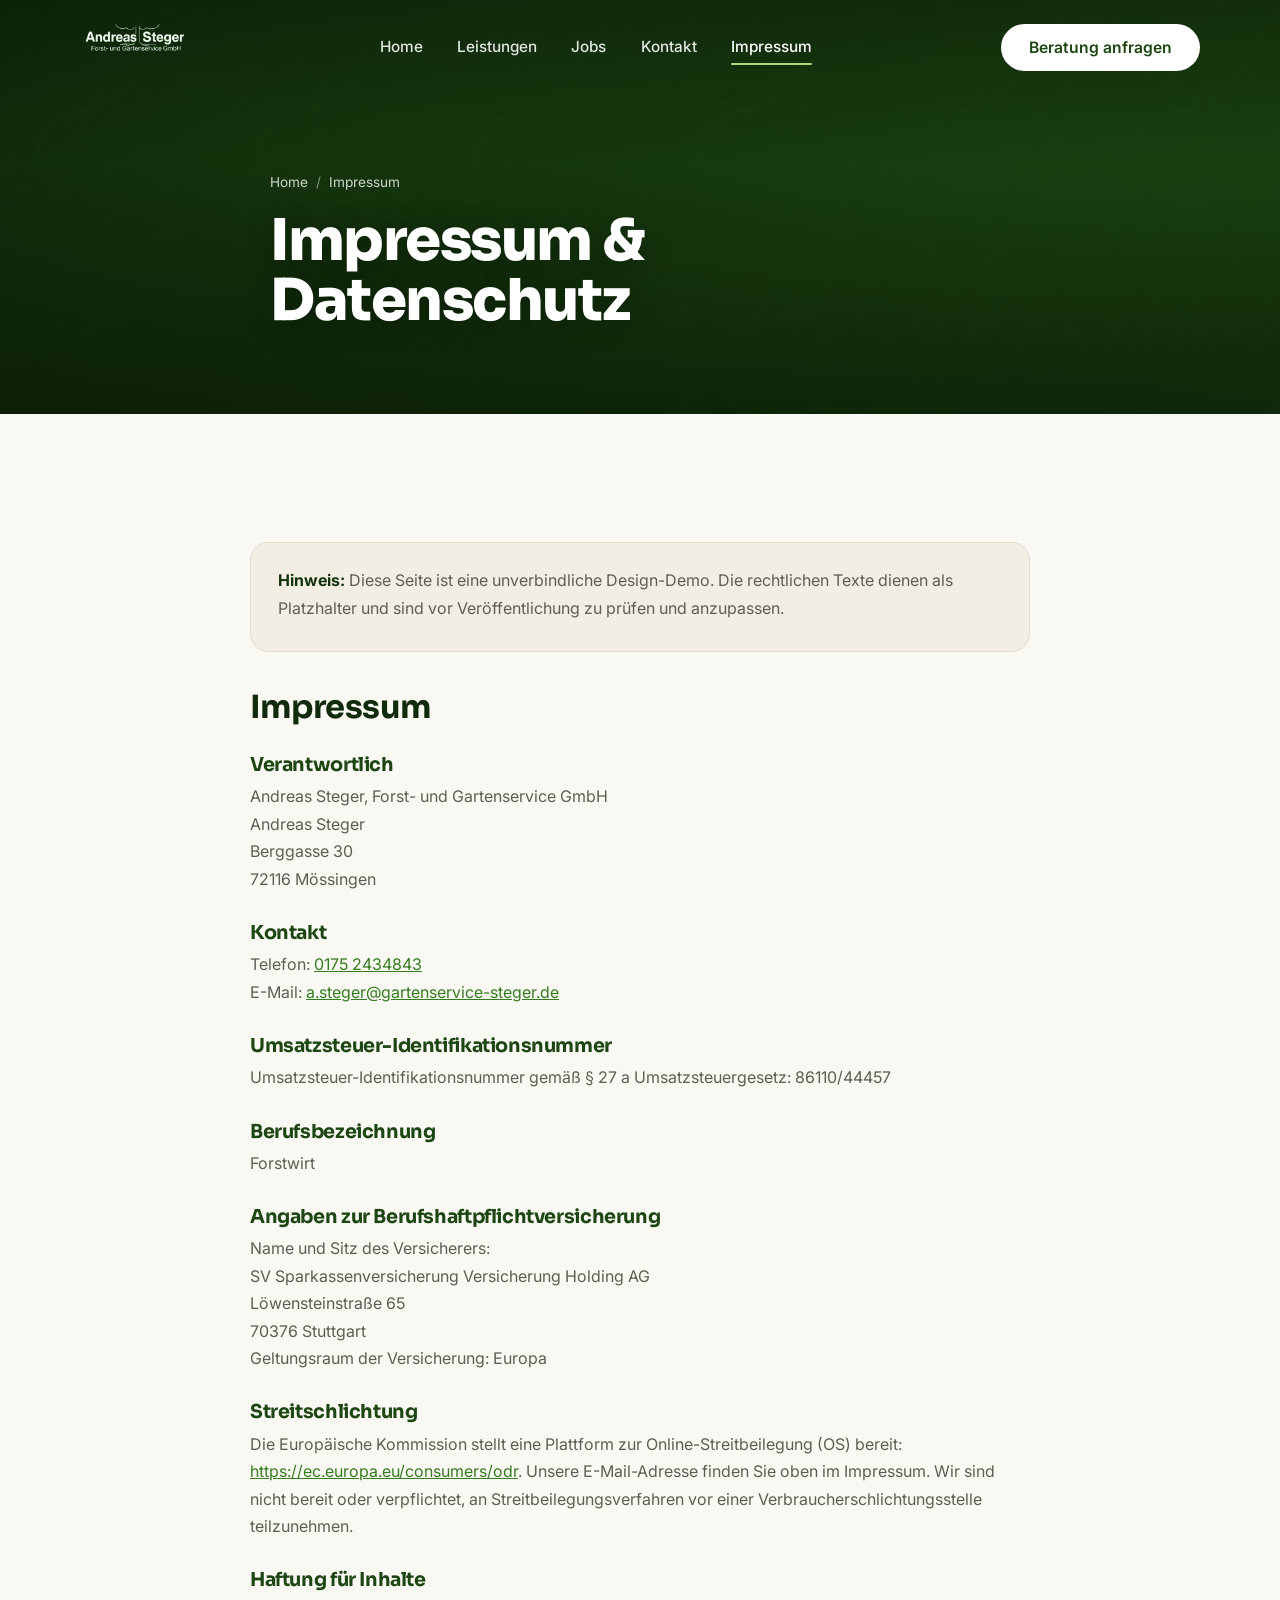
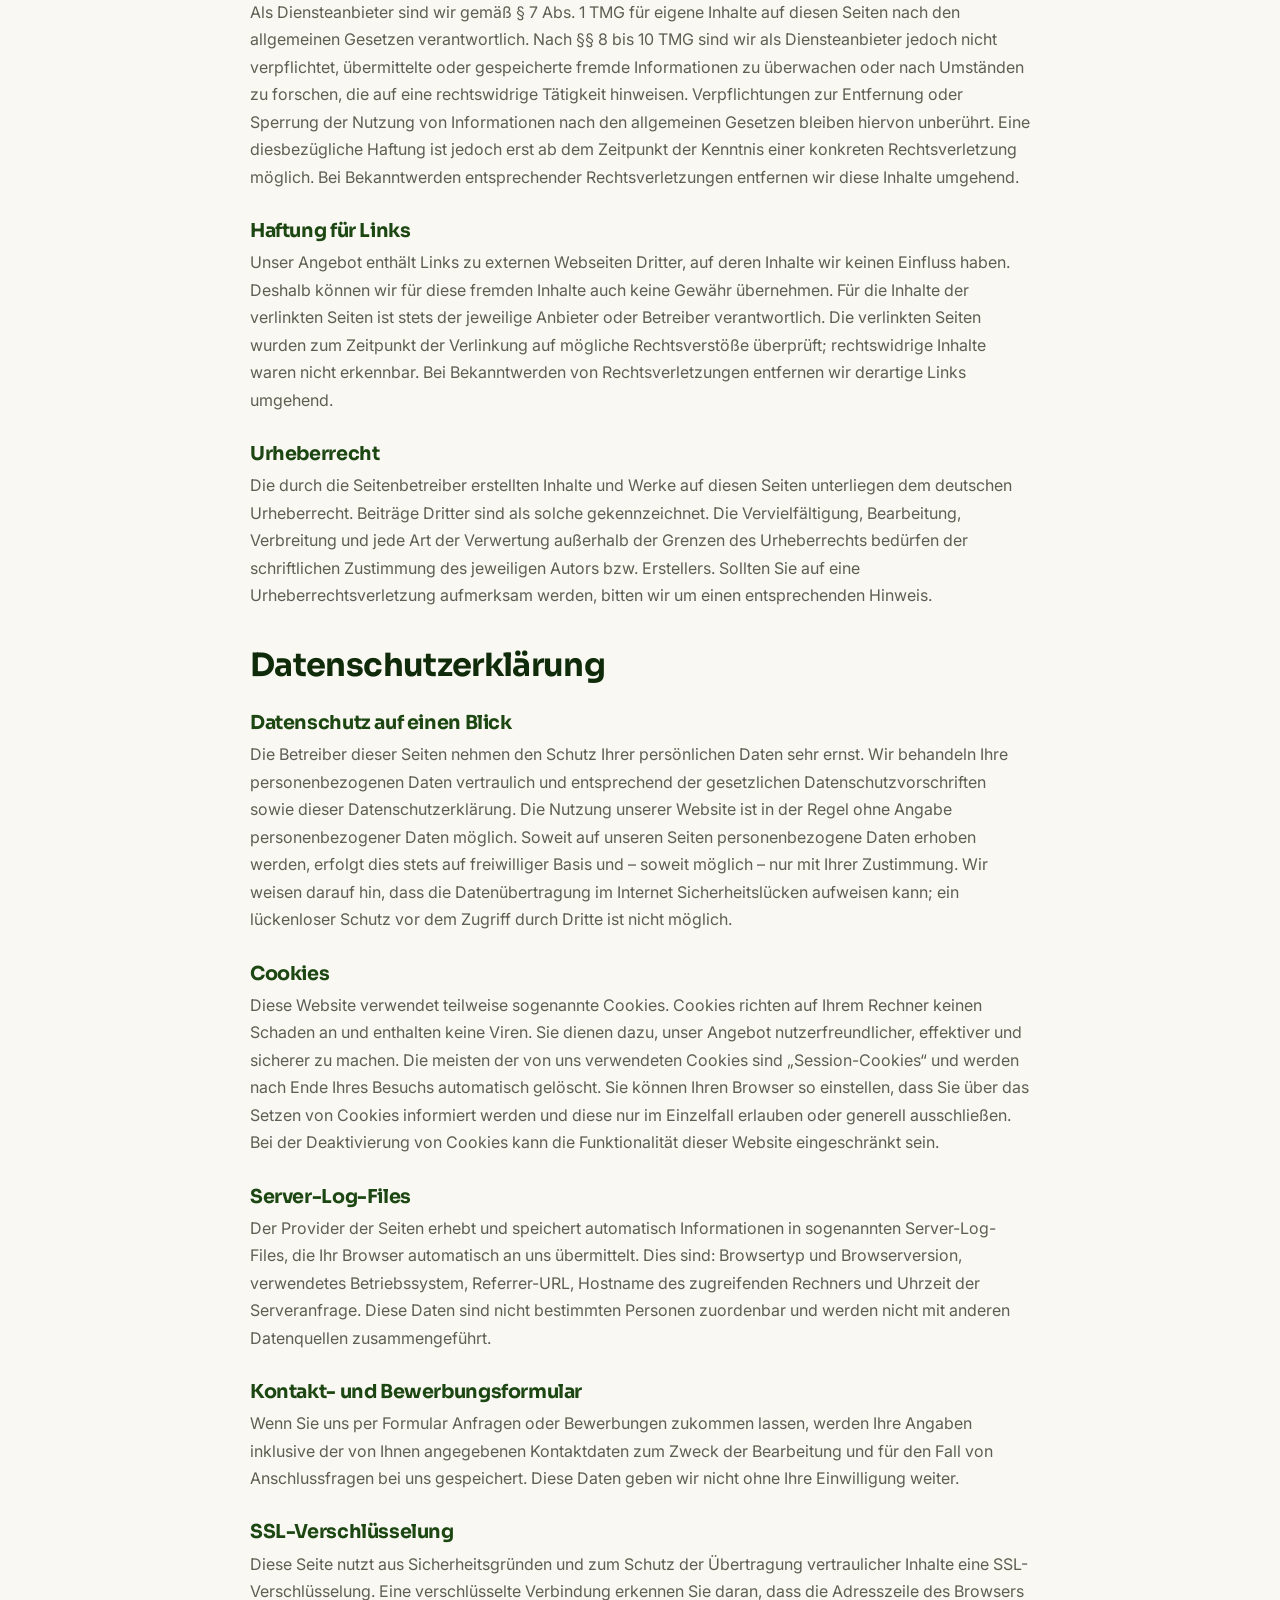
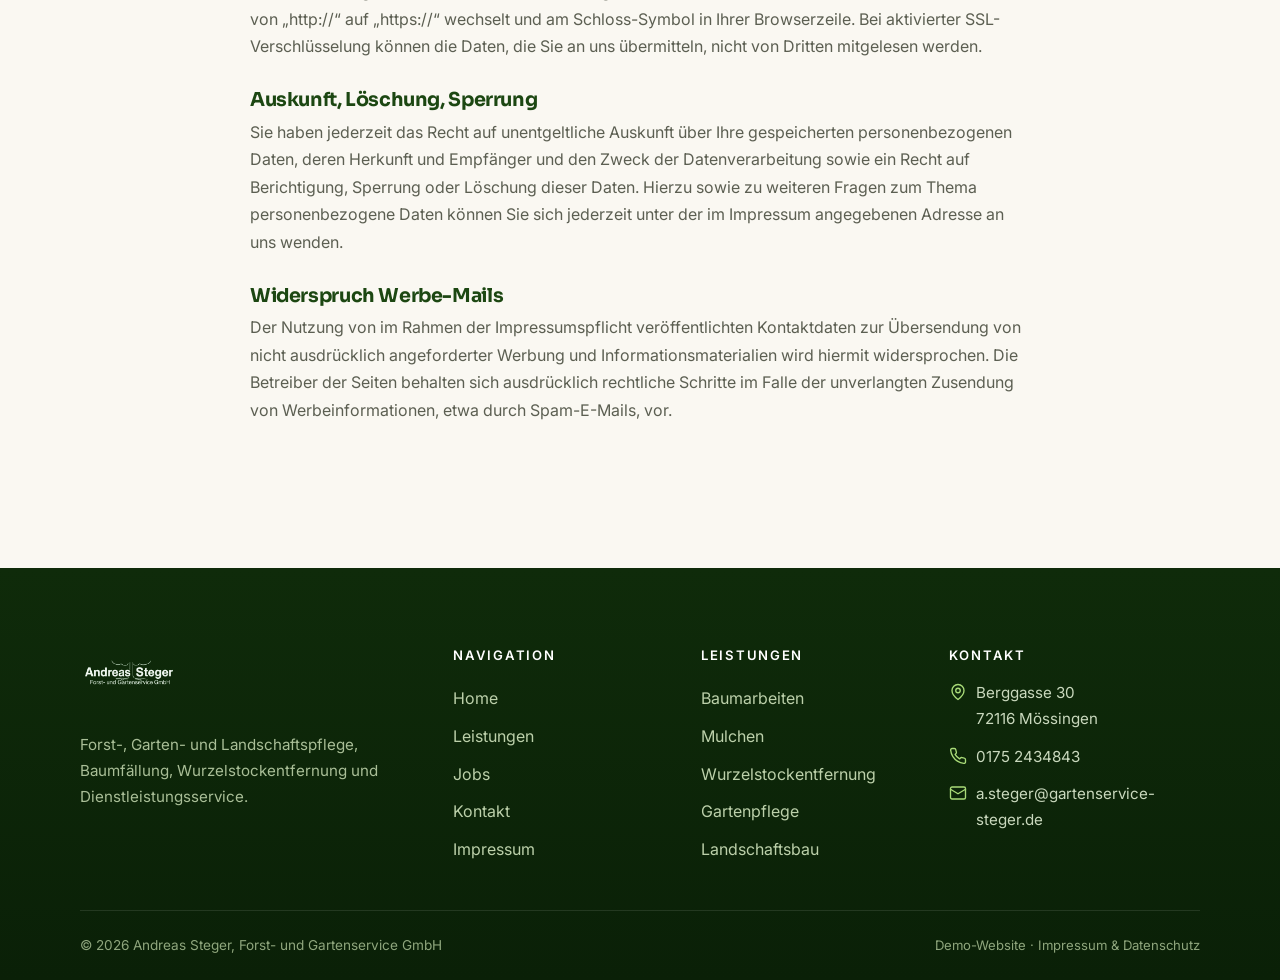
==== impressum.html @ f2fe21a2 "WEBUNDO Analytics Tracker einbinden (data-website-id=steger_gartenservice)" ====
<!DOCTYPE html>
<html lang="de">
<head>
<meta charset="UTF-8">
<meta name="viewport" content="width=device-width, initial-scale=1">
<title>Impressum &amp; Datenschutz – Andreas Steger Forst- und Gartenservice GmbH</title>
<meta name="description" content="Impressum und Datenschutzerklärung der Andreas Steger Forst- und Gartenservice GmbH, Berggasse 30, 72116 Mössingen.">
<meta name="robots" content="noindex">
<link rel="icon" href="assets/img/favicon.svg" type="image/svg+xml">
<link rel="stylesheet" href="assets/css/style.css">
</head>
<body>
<a class="skip" href="#main">Zum Inhalt springen</a>
<div class="nav-backdrop"></div>

<header class="header">
  <div class="container header__inner">
    <a href="index.html" class="brand" aria-label="Andreas Steger Forst- und Gartenservice GmbH – Startseite">
      <img class="brand__logo" src="assets/img/logo.png" alt="Andreas Steger – Forst- und Gartenservice GmbH">
    </a>
    <nav class="nav" aria-label="Hauptnavigation">
      <a href="index.html">Home</a>
      <a href="leistungen.html">Leistungen</a>
      <a href="jobs.html">Jobs</a>
      <a href="kontakt.html">Kontakt</a>
      <a href="impressum.html" class="active">Impressum</a>
      <div class="nav__cta"><a class="btn btn--light" href="kontakt.html">Beratung anfragen</a></div>
    </nav>
    <div class="header__cta">
      <a class="btn btn--light" href="kontakt.html">Beratung anfragen</a>
      <button class="nav-toggle" aria-label="Menü öffnen" aria-expanded="false">
        <svg class="burger" viewBox="0 0 24 24" fill="none" stroke="currentColor" stroke-width="2" stroke-linecap="round"><path d="M4 7h16M4 12h16M4 17h16"/></svg>
        <svg class="x" viewBox="0 0 24 24" fill="none" stroke="currentColor" stroke-width="2" stroke-linecap="round"><path d="M6 6l12 12M18 6L6 18"/></svg>
      </button>
    </div>
  </div>
</header>

<main id="main">

<!-- HERO -->
<section class="hero hero--sub" style="min-height:min(46vh,420px)">
  <div class="hero__bg"></div>
  <div class="hero__scrim"></div>
  <div class="container hero__inner" data-reveal style="padding-block:8rem 2.5rem">
    <nav class="breadcrumb"><a href="index.html">Home</a><span>/</span> Impressum</nav>
    <h1>Impressum &amp; Datenschutz</h1>
  </div>
</section>

<section class="section section--cream">
  <div class="container container--narrow prose" data-reveal>

    <div class="lead-block">
      <p style="margin-bottom:.3rem"><b>Hinweis:</b> Diese Seite ist eine unverbindliche Design-Demo. Die rechtlichen Texte dienen als Platzhalter und sind vor Veröffentlichung zu prüfen und anzupassen.</p>
    </div>

    <h2>Impressum</h2>
    <h3>Verantwortlich</h3>
    <p>
      Andreas Steger, Forst- und Gartenservice GmbH<br>
      Andreas Steger<br>
      Berggasse 30<br>
      72116 Mössingen
    </p>

    <h3>Kontakt</h3>
    <p>
      Telefon: <a href="tel:+491752434843">0175 2434843</a><br>
      E-Mail: <a href="mailto:a.steger@gartenservice-steger.de">a.steger@gartenservice-steger.de</a>
    </p>

    <h3>Umsatzsteuer-Identifikationsnummer</h3>
    <p>Umsatzsteuer-Identifikationsnummer gemäß § 27 a Umsatzsteuergesetz: 86110/44457</p>

    <h3>Berufsbezeichnung</h3>
    <p>Forstwirt</p>

    <h3>Angaben zur Berufshaftpflichtversicherung</h3>
    <p>
      Name und Sitz des Versicherers:<br>
      SV Sparkassenversicherung Versicherung Holding AG<br>
      Löwensteinstraße 65<br>
      70376 Stuttgart<br>
      Geltungsraum der Versicherung: Europa
    </p>

    <h3>Streitschlichtung</h3>
    <p>Die Europäische Kommission stellt eine Plattform zur Online-Streitbeilegung (OS) bereit: <a href="https://ec.europa.eu/consumers/odr" target="_blank" rel="noopener">https://ec.europa.eu/consumers/odr</a>. Unsere E-Mail-Adresse finden Sie oben im Impressum. Wir sind nicht bereit oder verpflichtet, an Streitbeilegungsverfahren vor einer Verbraucherschlichtungsstelle teilzunehmen.</p>

    <h3>Haftung für Inhalte</h3>
    <p>Als Diensteanbieter sind wir gemäß § 7 Abs. 1 TMG für eigene Inhalte auf diesen Seiten nach den allgemeinen Gesetzen verantwortlich. Nach §§ 8 bis 10 TMG sind wir als Diensteanbieter jedoch nicht verpflichtet, übermittelte oder gespeicherte fremde Informationen zu überwachen oder nach Umständen zu forschen, die auf eine rechtswidrige Tätigkeit hinweisen. Verpflichtungen zur Entfernung oder Sperrung der Nutzung von Informationen nach den allgemeinen Gesetzen bleiben hiervon unberührt. Eine diesbezügliche Haftung ist jedoch erst ab dem Zeitpunkt der Kenntnis einer konkreten Rechtsverletzung möglich. Bei Bekanntwerden entsprechender Rechtsverletzungen entfernen wir diese Inhalte umgehend.</p>

    <h3>Haftung für Links</h3>
    <p>Unser Angebot enthält Links zu externen Webseiten Dritter, auf deren Inhalte wir keinen Einfluss haben. Deshalb können wir für diese fremden Inhalte auch keine Gewähr übernehmen. Für die Inhalte der verlinkten Seiten ist stets der jeweilige Anbieter oder Betreiber verantwortlich. Die verlinkten Seiten wurden zum Zeitpunkt der Verlinkung auf mögliche Rechtsverstöße überprüft; rechtswidrige Inhalte waren nicht erkennbar. Bei Bekanntwerden von Rechtsverletzungen entfernen wir derartige Links umgehend.</p>

    <h3>Urheberrecht</h3>
    <p>Die durch die Seitenbetreiber erstellten Inhalte und Werke auf diesen Seiten unterliegen dem deutschen Urheberrecht. Beiträge Dritter sind als solche gekennzeichnet. Die Vervielfältigung, Bearbeitung, Verbreitung und jede Art der Verwertung außerhalb der Grenzen des Urheberrechts bedürfen der schriftlichen Zustimmung des jeweiligen Autors bzw. Erstellers. Sollten Sie auf eine Urheberrechtsverletzung aufmerksam werden, bitten wir um einen entsprechenden Hinweis.</p>

    <h2>Datenschutzerklärung</h2>

    <h3>Datenschutz auf einen Blick</h3>
    <p>Die Betreiber dieser Seiten nehmen den Schutz Ihrer persönlichen Daten sehr ernst. Wir behandeln Ihre personenbezogenen Daten vertraulich und entsprechend der gesetzlichen Datenschutzvorschriften sowie dieser Datenschutzerklärung. Die Nutzung unserer Website ist in der Regel ohne Angabe personenbezogener Daten möglich. Soweit auf unseren Seiten personenbezogene Daten erhoben werden, erfolgt dies stets auf freiwilliger Basis und – soweit möglich – nur mit Ihrer Zustimmung. Wir weisen darauf hin, dass die Datenübertragung im Internet Sicherheitslücken aufweisen kann; ein lückenloser Schutz vor dem Zugriff durch Dritte ist nicht möglich.</p>

    <h3>Cookies</h3>
    <p>Diese Website verwendet teilweise sogenannte Cookies. Cookies richten auf Ihrem Rechner keinen Schaden an und enthalten keine Viren. Sie dienen dazu, unser Angebot nutzerfreundlicher, effektiver und sicherer zu machen. Die meisten der von uns verwendeten Cookies sind „Session-Cookies“ und werden nach Ende Ihres Besuchs automatisch gelöscht. Sie können Ihren Browser so einstellen, dass Sie über das Setzen von Cookies informiert werden und diese nur im Einzelfall erlauben oder generell ausschließen. Bei der Deaktivierung von Cookies kann die Funktionalität dieser Website eingeschränkt sein.</p>

    <h3>Server-Log-Files</h3>
    <p>Der Provider der Seiten erhebt und speichert automatisch Informationen in sogenannten Server-Log-Files, die Ihr Browser automatisch an uns übermittelt. Dies sind: Browsertyp und Browserversion, verwendetes Betriebssystem, Referrer-URL, Hostname des zugreifenden Rechners und Uhrzeit der Serveranfrage. Diese Daten sind nicht bestimmten Personen zuordenbar und werden nicht mit anderen Datenquellen zusammengeführt.</p>

    <h3>Kontakt- und Bewerbungsformular</h3>
    <p>Wenn Sie uns per Formular Anfragen oder Bewerbungen zukommen lassen, werden Ihre Angaben inklusive der von Ihnen angegebenen Kontaktdaten zum Zweck der Bearbeitung und für den Fall von Anschlussfragen bei uns gespeichert. Diese Daten geben wir nicht ohne Ihre Einwilligung weiter.</p>

    <h3>SSL-Verschlüsselung</h3>
    <p>Diese Seite nutzt aus Sicherheitsgründen und zum Schutz der Übertragung vertraulicher Inhalte eine SSL-Verschlüsselung. Eine verschlüsselte Verbindung erkennen Sie daran, dass die Adresszeile des Browsers von „http://“ auf „https://“ wechselt und am Schloss-Symbol in Ihrer Browserzeile. Bei aktivierter SSL-Verschlüsselung können die Daten, die Sie an uns übermitteln, nicht von Dritten mitgelesen werden.</p>

    <h3>Auskunft, Löschung, Sperrung</h3>
    <p>Sie haben jederzeit das Recht auf unentgeltliche Auskunft über Ihre gespeicherten personenbezogenen Daten, deren Herkunft und Empfänger und den Zweck der Datenverarbeitung sowie ein Recht auf Berichtigung, Sperrung oder Löschung dieser Daten. Hierzu sowie zu weiteren Fragen zum Thema personenbezogene Daten können Sie sich jederzeit unter der im Impressum angegebenen Adresse an uns wenden.</p>

    <h3>Widerspruch Werbe-Mails</h3>
    <p>Der Nutzung von im Rahmen der Impressumspflicht veröffentlichten Kontaktdaten zur Übersendung von nicht ausdrücklich angeforderter Werbung und Informationsmaterialien wird hiermit widersprochen. Die Betreiber der Seiten behalten sich ausdrücklich rechtliche Schritte im Falle der unverlangten Zusendung von Werbeinformationen, etwa durch Spam-E-Mails, vor.</p>

  </div>
</section>

</main>

<footer class="footer">
  <div class="container">
    <div class="footer__grid">
      <div>
        <a href="index.html" class="brand" style="margin-bottom:1.1rem">
          <img class="brand__logo" src="assets/img/logo.png" alt="Andreas Steger – Forst- und Gartenservice GmbH">
        </a>
        <p>Forst-, Garten- und Landschaftspflege, Baumfällung, Wurzelstockentfernung und Dienstleistungsservice.</p>
      </div>
      <div>
        <h4>Navigation</h4>
        <nav class="footer__links">
          <a href="index.html">Home</a>
          <a href="leistungen.html">Leistungen</a>
          <a href="jobs.html">Jobs</a>
          <a href="kontakt.html">Kontakt</a>
          <a href="impressum.html">Impressum</a>
        </nav>
      </div>
      <div>
        <h4>Leistungen</h4>
        <nav class="footer__links">
          <a href="leistungen.html#baumarbeiten">Baumarbeiten</a>
          <a href="leistungen.html#mulchen">Mulchen</a>
          <a href="leistungen.html#wurzelstock">Wurzelstockentfernung</a>
          <a href="leistungen.html#gartenpflege">Gartenpflege</a>
          <a href="leistungen.html#landschaftsbau">Landschaftsbau</a>
        </nav>
      </div>
      <div class="footer__contact">
        <h4>Kontakt</h4>
        <div><svg viewBox="0 0 24 24" fill="none" stroke="currentColor" stroke-width="1.8" stroke-linecap="round" stroke-linejoin="round"><path d="M20 10c0 6-8 12-8 12s-8-6-8-12a8 8 0 0 1 16 0Z"/><circle cx="12" cy="10" r="3"/></svg><span>Berggasse 30<br>72116 Mössingen</span></div>
        <div><svg viewBox="0 0 24 24" fill="none" stroke="currentColor" stroke-width="1.8" stroke-linecap="round" stroke-linejoin="round"><path d="M22 16.9v3a2 2 0 0 1-2.2 2 19.8 19.8 0 0 1-8.6-3 19.5 19.5 0 0 1-6-6 19.8 19.8 0 0 1-3-8.7A2 2 0 0 1 4.1 2h3a2 2 0 0 1 2 1.7c.1 1 .4 2 .7 2.9a2 2 0 0 1-.5 2.1L8.1 9.9a16 16 0 0 0 6 6l1.2-1.2a2 2 0 0 1 2.1-.5c.9.3 1.9.6 2.9.7a2 2 0 0 1 1.7 2Z"/></svg><a href="tel:+491752434843">0175 2434843</a></div>
        <div><svg viewBox="0 0 24 24" fill="none" stroke="currentColor" stroke-width="1.8" stroke-linecap="round" stroke-linejoin="round"><rect x="2" y="4" width="20" height="16" rx="2"/><path d="m22 7-10 6L2 7"/></svg><a href="mailto:a.steger@gartenservice-steger.de">a.steger@gartenservice-steger.de</a></div>
      </div>
    </div>
    <div class="footer__bar">
      <span>© <span data-year>2026</span> Andreas Steger, Forst- und Gartenservice GmbH</span>
      <span class="footer__made">Demo-Website · <a href="impressum.html">Impressum &amp; Datenschutz</a></span>
    </div>
  </div>
</footer>

<script src="assets/js/main.js"></script>
<!-- WEBUNDO Analytics -->
<script src="https://analytics.laendle-digital.com/tracker.js" data-website-id="steger_gartenservice" defer></script>
</body>
</html>
---- assets/css/style.css ----
/* =========================================================
   Andreas Steger – Forst- und Gartenservice GmbH
   Design system / stylesheet
   ========================================================= */

/* ---------- Fonts ---------- */
@import url('https://fonts.googleapis.com/css2?family=Sora:wght@400;500;600;700;800&family=Inter:wght@400;500;600;700&display=swap');

/* ---------- Design tokens ---------- */
:root {
  --forest-950:#0f2b0a;
  --forest-900:#14330d;
  --forest-800:#1c4712;
  --forest-700:#276218;
  --forest-600:#347d1f;
  --forest-500:#469c2b;
  --leaf:#7cb342;
  --lime:#a9db78;
  --bark:#5b4228;
  --bark-2:#7a5a34;
  --sand:#e9e3d5;
  --sand-2:#f2eee4;
  --cream:#faf8f2;
  --ink:#191a15;
  --muted:#5c5f52;
  --line:#e2ddce;
  --white:#ffffff;

  --font-display:'Sora', 'Inter', system-ui, -apple-system, 'Segoe UI', Roboto, sans-serif;
  --font-sans:'Inter', system-ui, -apple-system, 'Segoe UI', Roboto, sans-serif;

  --radius:18px;
  --radius-sm:12px;
  --radius-lg:28px;
  --shadow-sm:0 2px 10px rgba(20,40,12,.06);
  --shadow:0 18px 45px -20px rgba(20,45,10,.35);
  --shadow-lg:0 40px 80px -30px rgba(15,40,8,.45);
  --container:1200px;
  --ease:cubic-bezier(.22,.61,.36,1);

  --leaf-pattern:url("data:image/svg+xml,%3Csvg width='120' height='120' viewBox='0 0 120 120' xmlns='http://www.w3.org/2000/svg'%3E%3Cg fill='none' stroke='%23ffffff' stroke-opacity='0.09' stroke-width='1.5'%3E%3Cpath d='M20 90c0-18 12-30 30-30M50 60c-10 0-18-6-18-6M50 60c2-10 10-16 10-16'/%3E%3Cpath d='M78 30c0 14-10 24-24 24M54 54c8 0 14 5 14 5M54 54c-2 8-8 12-8 12'/%3E%3C/g%3E%3C/svg%3E");
}

/* ---------- Reset ---------- */
*,*::before,*::after{box-sizing:border-box}
html{-webkit-text-size-adjust:100%;scroll-behavior:smooth}
body{margin:0;font-family:var(--font-sans);color:var(--ink);background:var(--cream);
  line-height:1.72;font-size:clamp(16px,1.05vw,17px);-webkit-font-smoothing:antialiased;overflow-x:hidden}
img,svg,picture{max-width:100%;display:block}
a{color:inherit;text-decoration:none}
button{font-family:inherit;cursor:pointer}
h1,h2,h3,h4{margin:0;font-family:var(--font-display);font-weight:700;line-height:1.1;letter-spacing:-.02em;color:var(--forest-950)}
p{margin:0 0 1.15rem}
ul{margin:0;padding:0;list-style:none}
:focus-visible{outline:3px solid var(--leaf);outline-offset:3px;border-radius:6px}

.skip{position:absolute;left:-999px;top:0;z-index:200;background:#fff;color:var(--forest-800);
  padding:.7rem 1.1rem;border-radius:0 0 10px 0;font-weight:600}
.skip:focus{left:0}

/* ---------- Layout helpers ---------- */
.container{width:100%;max-width:var(--container);margin-inline:auto;padding-inline:clamp(20px,5vw,40px)}
.container--narrow{max-width:860px}
.section{padding-block:clamp(78px,10vw,142px);position:relative}
.section--sand{background:var(--sand-2)}
.section--cream{background:var(--cream)}
.section--forest{background:linear-gradient(160deg,var(--forest-900),var(--forest-800));color:#eaf3e2}
.section--forest h2,.section--forest h3{color:#fff}

.eyebrow{display:inline-flex;align-items:center;gap:.55rem;font-family:var(--font-sans);
  font-weight:600;font-size:.78rem;letter-spacing:.16em;text-transform:uppercase;
  color:var(--forest-600);margin:0 0 1.2rem}
.eyebrow::before{content:"";width:26px;height:2px;background:var(--leaf);border-radius:2px}
.section--forest .eyebrow{color:var(--lime)}
.section--forest .eyebrow::before{background:var(--lime)}

.section-head{max-width:720px;margin-bottom:clamp(46px,6vw,74px)}
.section-head.center{margin-inline:auto;text-align:center}
.section-head.center .eyebrow::before{display:none}
h2.h2{font-size:clamp(2rem,4.2vw,3.2rem);font-weight:800}
h3.h3{font-size:clamp(1.4rem,2.4vw,1.9rem)}
.lead{font-size:clamp(1.05rem,1.5vw,1.22rem);color:var(--muted);line-height:1.68;margin-top:1.15rem}

/* ---------- Buttons ---------- */
.btn{display:inline-flex;align-items:center;gap:.6rem;font-weight:600;font-size:.98rem;
  padding:.92rem 1.7rem;border-radius:100px;border:1.5px solid transparent;transition:.3s var(--ease);
  line-height:1;white-space:nowrap}
.btn svg{width:1.05em;height:1.05em;transition:transform .3s var(--ease)}
.btn:hover svg{transform:translateX(3px)}
.btn--primary{background:var(--forest-600);color:#fff;box-shadow:0 12px 26px -12px rgba(40,98,24,.8)}
.btn--primary:hover{background:var(--forest-700);transform:translateY(-2px);box-shadow:0 18px 34px -14px rgba(40,98,24,.9)}
.btn--light{background:#fff;color:var(--forest-800)}
.btn--light:hover{transform:translateY(-2px);box-shadow:var(--shadow)}
.btn--ghost{background:transparent;color:#fff;border-color:rgba(255,255,255,.5)}
.btn--ghost:hover{background:rgba(255,255,255,.14);border-color:#fff}
.btn--outline{background:transparent;color:var(--forest-700);border-color:var(--forest-600)}
.btn--outline:hover{background:var(--forest-600);color:#fff}
.btn--lg{padding:1.05rem 2rem;font-size:1.02rem}

/* ---------- Header / Nav ---------- */
.header{position:fixed;inset:0 0 auto;z-index:100;transition:.35s var(--ease);
  padding-block:.65rem;border-bottom:1px solid transparent}
.header__inner{display:flex;align-items:center;justify-content:space-between;gap:1.5rem}
.header.scrolled{background:rgba(20,51,13,.92);backdrop-filter:blur(12px);
  border-bottom-color:rgba(255,255,255,.08);box-shadow:0 10px 30px -18px rgba(0,0,0,.6)}

.brand{display:flex;align-items:center;gap:.7rem;color:#fff;flex-shrink:0}
.brand__logo{height:74px;width:auto;display:block}
.footer .brand__logo{height:66px;margin-bottom:0}
@media(max-width:520px){.brand__logo{height:56px}}
.brand__mark{width:42px;height:42px;color:var(--lime);flex-shrink:0;transition:.3s var(--ease)}
.brand:hover .brand__mark{transform:rotate(-6deg) scale(1.05)}
.brand__name{display:flex;flex-direction:column;line-height:1}
.brand__name b{font-family:var(--font-display);font-weight:600;font-size:1.18rem;letter-spacing:.01em}
.brand__name small{font-size:.62rem;letter-spacing:.13em;text-transform:uppercase;opacity:.8;margin-top:.22rem;font-weight:500}

.nav{display:flex;align-items:center;gap:.35rem}
.nav a{color:rgba(255,255,255,.88);font-weight:500;font-size:.96rem;padding:.55rem .9rem;border-radius:100px;
  transition:.25s var(--ease);position:relative}
.nav a:hover{color:#fff;background:rgba(255,255,255,.1)}
.nav a.active{color:#fff}
.nav a.active::after{content:"";position:absolute;left:.9rem;right:.9rem;bottom:.28rem;height:2px;background:var(--lime);border-radius:2px}
.header__cta{display:flex;align-items:center;gap:.8rem}
.nav-toggle{display:none;width:46px;height:46px;border:none;background:rgba(255,255,255,.12);border-radius:12px;
  color:#fff;align-items:center;justify-content:center}
.nav-toggle svg{width:24px;height:24px}
.nav-toggle .x{display:none}
body.nav-open .nav-toggle .burger{display:none}
body.nav-open .nav-toggle .x{display:block}

@media(max-width:960px){
  .nav{position:fixed;inset:0 0 0 auto;width:min(88vw,360px);flex-direction:column;align-items:stretch;
    justify-content:flex-start;gap:.2rem;padding:6rem 1.4rem 2rem;background:linear-gradient(180deg,var(--forest-900),var(--forest-950));
    transform:translateX(100%);transition:.4s var(--ease);box-shadow:var(--shadow-lg);z-index:99}
  body.nav-open .nav{transform:translateX(0)}
  .nav a{font-size:1.1rem;padding:.9rem 1rem}
  .nav a.active::after{display:none}
  .nav a.active{background:rgba(255,255,255,.12)}
  .nav-toggle{display:inline-flex;position:relative;z-index:100}
  .header__cta .btn:not(.nav-toggle){display:none}
  .nav__cta{margin-top:1rem}
  .nav__cta .btn{width:100%;justify-content:center}
}
@media(min-width:961px){.nav__cta{display:none}}
.nav-backdrop{position:fixed;inset:0;background:rgba(10,20,6,.5);backdrop-filter:blur(2px);opacity:0;visibility:hidden;transition:.3s;z-index:98}
body.nav-open .nav-backdrop{opacity:1;visibility:visible}

/* ---------- Media / photo placeholders (self-contained) ---------- */
.media{position:relative;overflow:hidden;border-radius:var(--radius);background:linear-gradient(150deg,var(--forest-700),var(--forest-900));
  isolation:isolate;box-shadow:var(--shadow)}
.media::before{content:"";position:absolute;inset:0;background-image:var(--leaf-pattern);background-size:150px;opacity:.7;z-index:1;mix-blend-mode:overlay}
.media__icon{position:absolute;inset:0;display:flex;align-items:center;justify-content:center;z-index:2}
.media__icon svg{width:clamp(46px,7vw,74px);height:auto;color:rgba(255,255,255,.9);
  filter:drop-shadow(0 6px 14px rgba(0,0,0,.3))}
.media__label{position:absolute;left:0;right:0;bottom:0;z-index:3;padding:1.4rem 1.3rem .95rem;
  font-weight:600;color:#fff;font-size:1.02rem;letter-spacing:.01em;
  background:linear-gradient(to top,rgba(6,20,4,.72),transparent)}
.media__tag{position:absolute;top:.9rem;left:.9rem;z-index:3;font-size:.68rem;font-weight:600;letter-spacing:.1em;
  text-transform:uppercase;color:rgba(255,255,255,.82);background:rgba(255,255,255,.16);
  backdrop-filter:blur(4px);padding:.32rem .6rem;border-radius:100px}
.media--leaf{background:linear-gradient(150deg,var(--forest-500),var(--forest-800))}
.media--bark{background:linear-gradient(150deg,var(--bark-2),var(--bark))}
.media--sky{background:linear-gradient(150deg,#5c9dc4,#2f6a94 55%,var(--forest-800))}
.media--sand{background:linear-gradient(150deg,#b9ad8f,#8f8262)}
.media--night{background:linear-gradient(150deg,var(--forest-800),var(--forest-950))}
.media--dawn{background:linear-gradient(150deg,#caa46a,var(--bark) 60%,var(--forest-900))}
.ratio-4x3{aspect-ratio:4/3}
.ratio-1x1{aspect-ratio:1/1}
.ratio-3x4{aspect-ratio:3/4}
.ratio-16x9{aspect-ratio:16/9}
.ratio-3x2{aspect-ratio:3/2}

/* ---------- Hero ---------- */
.hero{position:relative;min-height:min(100vh,860px);display:flex;align-items:center;
  color:#fff;overflow:hidden;isolation:isolate}
.hero--sub{min-height:min(64vh,560px)}
.hero__bg{position:absolute;inset:0;z-index:-2;
  background:linear-gradient(155deg,var(--forest-950) 0%,var(--forest-800) 45%,var(--forest-600) 100%)}
.hero__bg::after{content:"";position:absolute;inset:0;background-image:var(--leaf-pattern);background-size:220px;opacity:.5;mix-blend-mode:soft-light}
.hero__scrim{position:absolute;inset:0;z-index:-1;
  background:radial-gradient(120% 90% at 15% 20%,transparent,rgba(8,22,5,.55)),
             linear-gradient(180deg,rgba(8,20,4,.35),rgba(8,20,4,.15) 40%,rgba(8,20,4,.6))}
.hero__inner{padding-block:9rem 4rem;max-width:820px}
.hero__eyebrow{display:inline-flex;align-items:center;gap:.6rem;font-weight:600;font-size:.8rem;
  letter-spacing:.16em;text-transform:uppercase;color:var(--lime);
  background:rgba(255,255,255,.1);border:1px solid rgba(255,255,255,.18);
  padding:.5rem 1rem;border-radius:100px;margin-bottom:1.6rem;backdrop-filter:blur(4px)}
.hero h1{color:#fff;font-size:clamp(2.4rem,5.6vw,4.3rem);font-weight:800;line-height:1.04;letter-spacing:-.025em;
  text-shadow:0 4px 30px rgba(0,0,0,.3)}
.hero__sub{font-size:clamp(1.12rem,2vw,1.4rem);color:rgba(255,255,255,.92);max-width:600px;margin:1.7rem 0 2.5rem;line-height:1.55}
.hero__actions{display:flex;flex-wrap:wrap;gap:.9rem}
.hero__scroll{position:absolute;bottom:1.6rem;left:50%;transform:translateX(-50%);z-index:1;
  color:rgba(255,255,255,.7);font-size:.72rem;letter-spacing:.15em;text-transform:uppercase;
  display:flex;flex-direction:column;align-items:center;gap:.5rem}
.hero__scroll .dot{width:26px;height:42px;border:2px solid rgba(255,255,255,.4);border-radius:100px;position:relative}
.hero__scroll .dot::after{content:"";position:absolute;top:7px;left:50%;transform:translateX(-50%);
  width:4px;height:8px;background:#fff;border-radius:100px;animation:scrolldot 1.8s infinite}
@keyframes scrolldot{0%{opacity:0;transform:translate(-50%,0)}40%{opacity:1}80%,100%{opacity:0;transform:translate(-50%,14px)}}

.hero__stats{position:relative;z-index:1;display:flex;flex-wrap:wrap;gap:2.4rem;margin-top:3rem;padding-top:2rem;
  border-top:1px solid rgba(255,255,255,.16)}
.hero__stats .stat b{font-family:var(--font-display);font-size:2rem;color:#fff;display:block;line-height:1}
.hero__stats .stat span{font-size:.85rem;color:rgba(255,255,255,.8)}

/* sub page hero */
.hero--sub .hero__inner{padding-block:8rem 3rem}
.hero--sub h1{font-size:clamp(2.2rem,5vw,3.6rem)}
.breadcrumb{display:flex;gap:.5rem;align-items:center;font-size:.85rem;color:rgba(255,255,255,.8);margin-bottom:1rem}
.breadcrumb a:hover{color:#fff;text-decoration:underline}
.breadcrumb span{opacity:.6}

/* ---------- Feature / value grid ---------- */
.grid{display:grid;gap:clamp(24px,2.8vw,36px)}
.grid-2{grid-template-columns:repeat(2,1fr)}
.grid-3{grid-template-columns:repeat(3,1fr)}
.grid-4{grid-template-columns:repeat(4,1fr)}
@media(max-width:900px){.grid-3,.grid-4{grid-template-columns:repeat(2,1fr)}}
@media(max-width:600px){.grid-2,.grid-3,.grid-4{grid-template-columns:1fr}}

.value{background:#fff;border:1px solid var(--line);border-radius:var(--radius);padding:2.1rem 1.9rem;transition:.35s var(--ease)}
.value:hover{transform:translateY(-6px);box-shadow:var(--shadow);border-color:transparent}
.value__ic{width:54px;height:54px;border-radius:14px;display:flex;align-items:center;justify-content:center;
  background:linear-gradient(150deg,var(--forest-500),var(--forest-700));color:#fff;margin-bottom:1.1rem}
.value__ic svg{width:28px;height:28px}
.value__ic{margin-bottom:1.35rem}
.value h3{font-size:1.2rem;margin-bottom:.65rem}
.value p{color:var(--muted);margin:0;font-size:.97rem}

/* ---------- Split (image + text) ---------- */
.split{display:grid;grid-template-columns:1fr 1fr;gap:clamp(40px,5.5vw,82px);align-items:center}
.split--reverse .split__media{order:2}
@media(max-width:860px){.split{grid-template-columns:1fr;gap:34px}.split--reverse .split__media{order:0}}
.split__media .media{height:100%;min-height:340px}
.chips{display:flex;flex-wrap:wrap;gap:.5rem;margin:.4rem 0 1.4rem}
.chip{font-size:.85rem;font-weight:500;color:var(--forest-800);background:var(--sand);
  padding:.4rem .85rem;border-radius:100px;border:1px solid var(--line)}
.section--forest .chip{background:rgba(255,255,255,.1);color:#eaf3e2;border-color:rgba(255,255,255,.15)}

/* checklist */
.check{display:grid;gap:.95rem;margin:1.8rem 0 2.2rem}
.check li{display:flex;gap:.7rem;align-items:flex-start;font-weight:500}
.check li svg{width:22px;height:22px;color:var(--forest-500);flex-shrink:0;margin-top:2px}
.section--forest .check li svg{color:var(--lime)}

/* ---------- Service cards ---------- */
.scard{position:relative;background:#fff;border:1px solid var(--line);border-radius:var(--radius);overflow:hidden;
  transition:.4s var(--ease);display:flex;flex-direction:column}
.scard:hover{transform:translateY(-8px);box-shadow:var(--shadow-lg);border-color:transparent}
.scard .media{border-radius:0;box-shadow:none}
.scard__body{padding:1.75rem 1.7rem 2rem}
.scard__body h3{font-size:1.25rem;margin-bottom:.5rem}
.scard__body p{color:var(--muted);margin:0;font-size:.96rem}
.scard__more{margin-top:1rem;font-weight:600;color:var(--forest-600);font-size:.9rem;display:inline-flex;align-items:center;gap:.4rem}

/* compact tile card (no text) */
.tile{position:relative;border-radius:var(--radius);overflow:hidden;transition:.4s var(--ease);display:block}
.tile:hover{transform:translateY(-6px);box-shadow:var(--shadow-lg)}
.tile .media{border-radius:0}
.tile__cap{padding:1.05rem 1.2rem;background:#fff;border:1px solid var(--line);border-top:none;
  font-weight:600;color:var(--forest-900);text-align:center;font-size:1.02rem}

/* ---------- Sub-nav (Leistungen) ---------- */
.subnav{position:sticky;top:66px;z-index:40;background:rgba(250,248,242,.9);backdrop-filter:blur(10px);
  border-block:1px solid var(--line)}
.subnav__inner{display:flex;gap:.4rem;overflow-x:auto;padding-block:.7rem;scrollbar-width:none}
.subnav__inner::-webkit-scrollbar{display:none}
.subnav a{white-space:nowrap;font-weight:500;font-size:.92rem;color:var(--muted);padding:.5rem .95rem;border-radius:100px;transition:.25s}
.subnav a:hover{color:var(--forest-800);background:var(--sand)}

/* anchor offset */
.anchor{scroll-margin-top:130px}

/* ---------- Fuhrpark list ---------- */
.parklist{display:grid;grid-template-columns:repeat(2,1fr);gap:.75rem;margin-top:.5rem}
@media(max-width:520px){.parklist{grid-template-columns:1fr}}
.parklist li{display:flex;align-items:center;gap:.8rem;background:rgba(255,255,255,.06);
  border:1px solid rgba(255,255,255,.12);border-radius:12px;padding:.8rem 1rem;font-weight:500}
.parklist li svg{width:22px;height:22px;color:var(--lime);flex-shrink:0}

/* ---------- Gallery / Referenzen ---------- */
.gallery{display:grid;grid-template-columns:repeat(4,1fr);grid-auto-rows:150px;gap:14px}
.gallery .g{border-radius:var(--radius-sm)}
.gallery .g.tall{grid-row:span 2}
.gallery .g.wide{grid-column:span 2}
@media(max-width:900px){.gallery{grid-template-columns:repeat(2,1fr)}}
@media(max-width:520px){.gallery{grid-template-columns:1fr;grid-auto-rows:190px}.gallery .g.wide{grid-column:span 1}}

/* ---------- CTA band ---------- */
.cta-band{position:relative;overflow:hidden;border-radius:var(--radius-lg);
  background:linear-gradient(150deg,var(--forest-800),var(--forest-600));color:#fff;
  padding:clamp(40px,6vw,72px);text-align:center;isolation:isolate}
.cta-band::after{content:"";position:absolute;inset:0;background-image:var(--leaf-pattern);background-size:200px;opacity:.5;mix-blend-mode:soft-light;z-index:-1}
.cta-band h2{color:#fff;font-size:clamp(1.8rem,3.6vw,2.8rem);margin-bottom:.8rem}
.cta-band p{color:rgba(255,255,255,.9);max-width:560px;margin:0 auto 1.8rem;font-size:1.1rem}
.cta-band .hero__actions{justify-content:center}

/* ---------- Forms ---------- */
.form{background:#fff;border:1px solid var(--line);border-radius:var(--radius-lg);padding:clamp(24px,4vw,44px);box-shadow:var(--shadow)}
.form__grid{display:grid;grid-template-columns:1fr 1fr;gap:1.1rem}
.form__grid .full{grid-column:1/-1}
@media(max-width:600px){.form__grid{grid-template-columns:1fr}}
.field{display:flex;flex-direction:column;gap:.4rem}
.field label{font-weight:600;font-size:.9rem;color:var(--forest-900)}
.field label .req{color:#c0492b}
.field input,.field textarea,.field select{font-family:inherit;font-size:1rem;color:var(--ink);
  border:1.5px solid var(--line);border-radius:12px;padding:.85rem 1rem;background:var(--sand-2);transition:.25s;width:100%}
.field input:focus,.field textarea:focus,.field select:focus{outline:none;border-color:var(--forest-500);background:#fff;box-shadow:0 0 0 4px rgba(70,156,43,.14)}
.field textarea{resize:vertical;min-height:140px}
.consent{display:flex;gap:.7rem;align-items:flex-start;font-size:.9rem;color:var(--muted);margin-top:.3rem}
.consent input{width:20px;height:20px;margin-top:2px;flex-shrink:0;accent-color:var(--forest-600)}
.form__note{font-size:.82rem;color:var(--muted);margin-top:.4rem}
.form__ok{display:none;background:#eef7e6;border:1px solid var(--leaf);color:var(--forest-800);
  border-radius:12px;padding:1rem 1.2rem;font-weight:500;margin-bottom:1.2rem;align-items:center;gap:.6rem}
.form__ok.show{display:flex}
.filedrop{border:1.5px dashed var(--line);border-radius:12px;padding:1.1rem;background:var(--sand-2);
  display:flex;align-items:center;gap:.8rem;color:var(--muted);font-size:.92rem;cursor:pointer;transition:.25s}
.filedrop:hover{border-color:var(--forest-500);color:var(--forest-800)}
.filedrop svg{width:26px;height:26px;color:var(--forest-500);flex-shrink:0}

/* ---------- Contact info cards ---------- */
.info-card{background:#fff;border:1px solid var(--line);border-radius:var(--radius);padding:1.6rem 1.7rem;height:100%}
.info-card h3{font-size:1.15rem;margin-bottom:.3rem}
.info-card .role{color:var(--forest-600);font-weight:700;font-size:.75rem;text-transform:uppercase;letter-spacing:.1em;margin-bottom:.9rem}
.info-row{display:flex;align-items:flex-start;gap:.85rem;padding:.85rem 0;color:var(--ink);border-top:1px solid var(--line)}
.info-row:first-of-type{border-top:none}
.info-row svg{width:20px;height:20px;color:var(--forest-500);flex-shrink:0;margin-top:3px}
.info-row__txt{display:flex;flex-direction:column;min-width:0;overflow-wrap:anywhere}
.info-row__label{font-size:.7rem;letter-spacing:.09em;text-transform:uppercase;color:var(--muted);font-weight:700;margin-bottom:1px}
.info-row__val,.info-row a{font-weight:600;color:var(--ink);line-height:1.35}
.info-row a:hover{color:var(--forest-600)}

/* ---------- Legal / prose ---------- */
.prose h2{font-size:clamp(1.5rem,3vw,2rem);margin:2.4rem 0 .8rem}
.prose h3{font-size:1.2rem;margin:1.8rem 0 .5rem;color:var(--forest-800)}
.prose h2:first-child{margin-top:0}
.prose p{color:var(--muted);margin-bottom:1rem}
.prose a{color:var(--forest-600);text-decoration:underline}
.prose .lead-block{background:var(--sand-2);border:1px solid var(--line);border-radius:var(--radius);padding:1.5rem 1.7rem;margin-bottom:1.5rem}
.prose .lead-block p:last-child{margin-bottom:0}
.prose .lead-block b{color:var(--forest-900)}

/* ---------- Footer ---------- */
.footer{background:linear-gradient(180deg,var(--forest-950),#0a2007);color:#c9d8bd;padding-block:clamp(48px,7vw,80px) 0}
.footer__grid{display:grid;grid-template-columns:1.6fr 1fr 1fr 1.2fr;gap:2.4rem}
@media(max-width:860px){.footer__grid{grid-template-columns:1fr 1fr}}
@media(max-width:520px){.footer__grid{grid-template-columns:1fr}}
.footer .brand__mark{color:var(--lime)}
.footer .brand__name b{color:#fff}
.footer p{color:#a9be97;font-size:.95rem;max-width:32ch}
.footer h4{color:#fff;font-family:var(--font-sans);font-weight:600;font-size:.82rem;letter-spacing:.13em;
  text-transform:uppercase;margin:0 0 1.1rem}
.footer__links a{display:block;padding:.32rem 0;color:#bcd0aa;transition:.2s}
.footer__links a:hover{color:#fff;transform:translateX(3px)}
.footer__contact div{display:flex;gap:.6rem;align-items:flex-start;margin-bottom:.7rem;font-size:.95rem;overflow-wrap:anywhere;min-width:0}
.footer__contact svg{width:18px;height:18px;color:var(--lime);flex-shrink:0;margin-top:3px}
.footer__contact a:hover{color:#fff}
.footer__bar{border-top:1px solid rgba(255,255,255,.1);margin-top:2.6rem;padding-block:1.4rem;
  display:flex;flex-wrap:wrap;gap:.6rem 1.4rem;justify-content:space-between;align-items:center;font-size:.85rem;color:#8fa67d}
.footer__bar a:hover{color:#fff}
.footer__made{font-size:.82rem}

/* ---------- Reveal animations ---------- */
[data-reveal]{opacity:0;transform:translateY(26px);transition:opacity .7s var(--ease),transform .7s var(--ease)}
[data-reveal].in{opacity:1;transform:none}
[data-reveal].d1{transition-delay:.08s}
[data-reveal].d2{transition-delay:.16s}
[data-reveal].d3{transition-delay:.24s}
[data-reveal].d4{transition-delay:.32s}
@media(prefers-reduced-motion:reduce){
  [data-reveal]{opacity:1!important;transform:none!important}
  html{scroll-behavior:auto}
  .hero__scroll .dot::after{animation:none}
}

/* ---------- Utilities ---------- */
.mt-0{margin-top:0}.mb-0{margin-bottom:0}
.text-center{text-align:center}
.divider{height:1px;background:var(--line);border:none;margin:0}
.stack>*+*{margin-top:1rem}
.badge-row{display:flex;flex-wrap:wrap;gap:1.4rem 2.2rem;align-items:center}
.trust{display:flex;align-items:center;gap:.6rem;color:var(--muted);font-weight:500;font-size:.95rem}
.trust svg{width:22px;height:22px;color:var(--forest-500)}
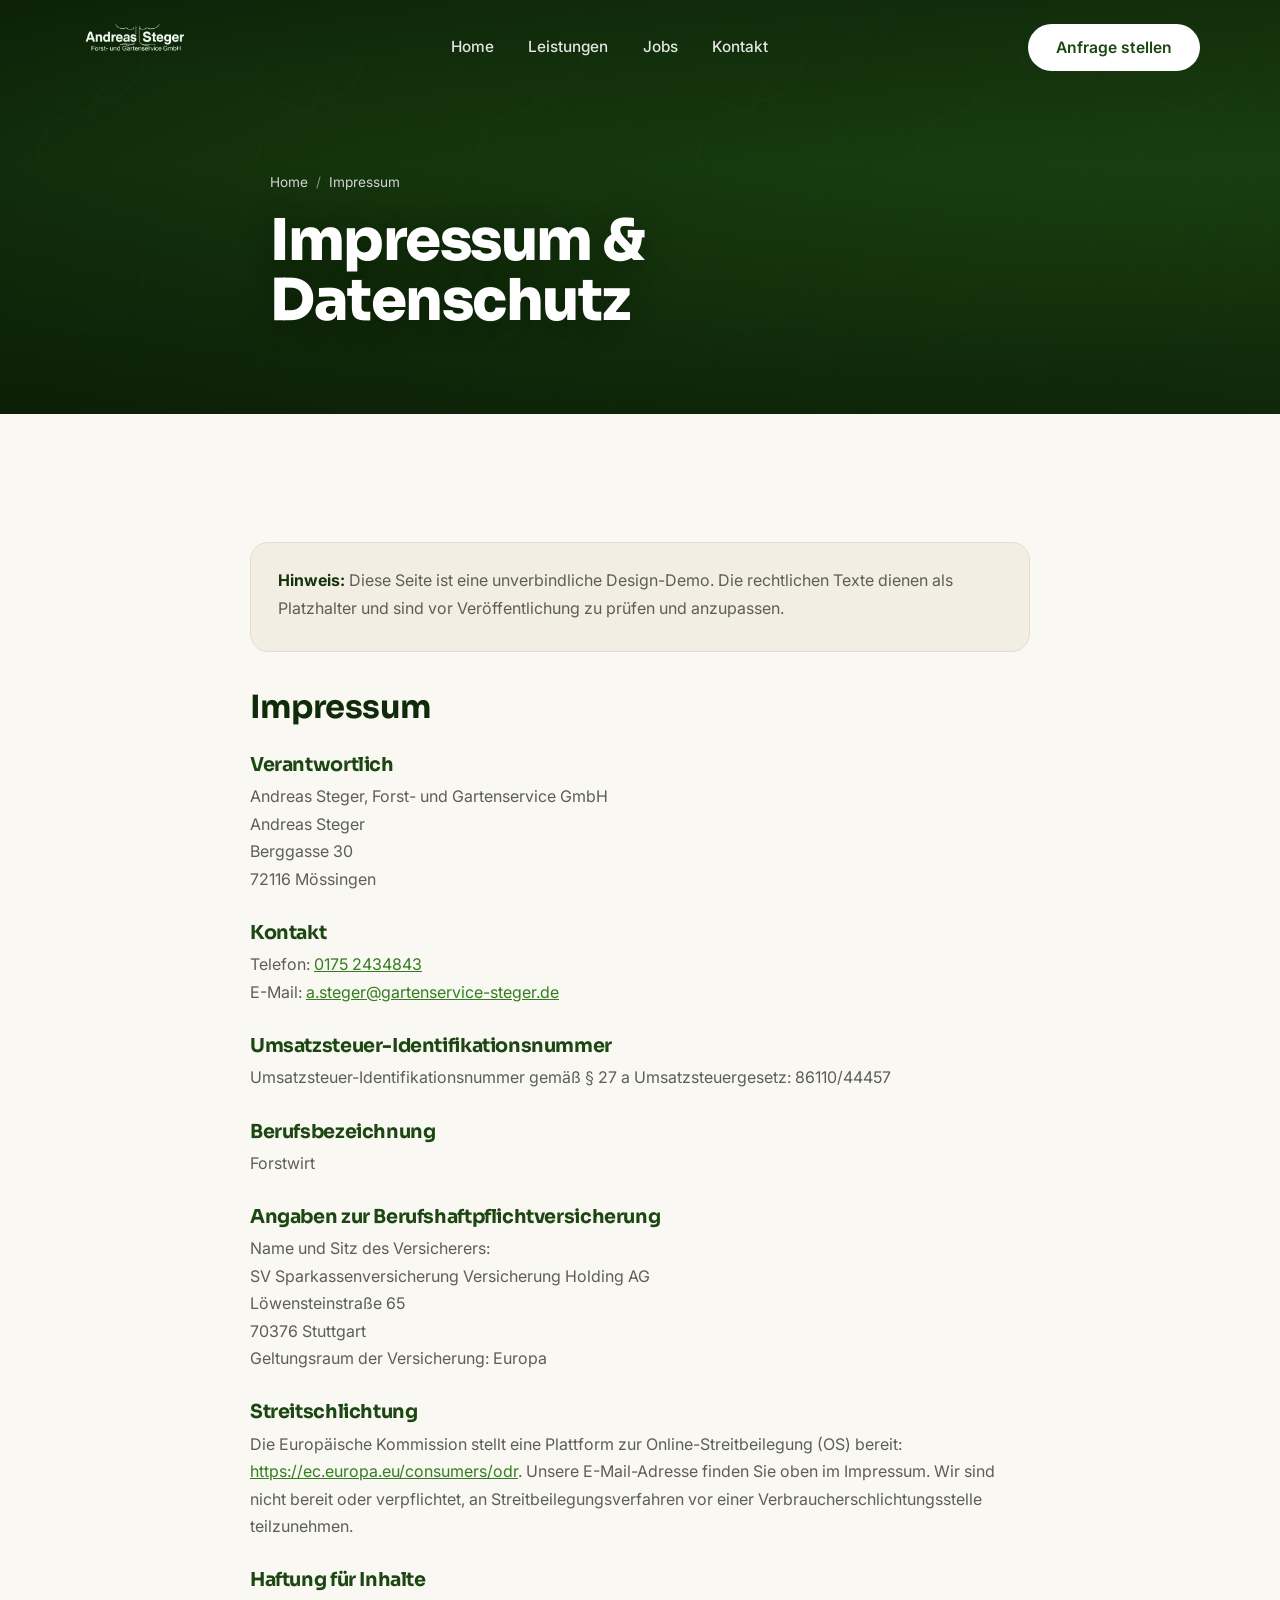
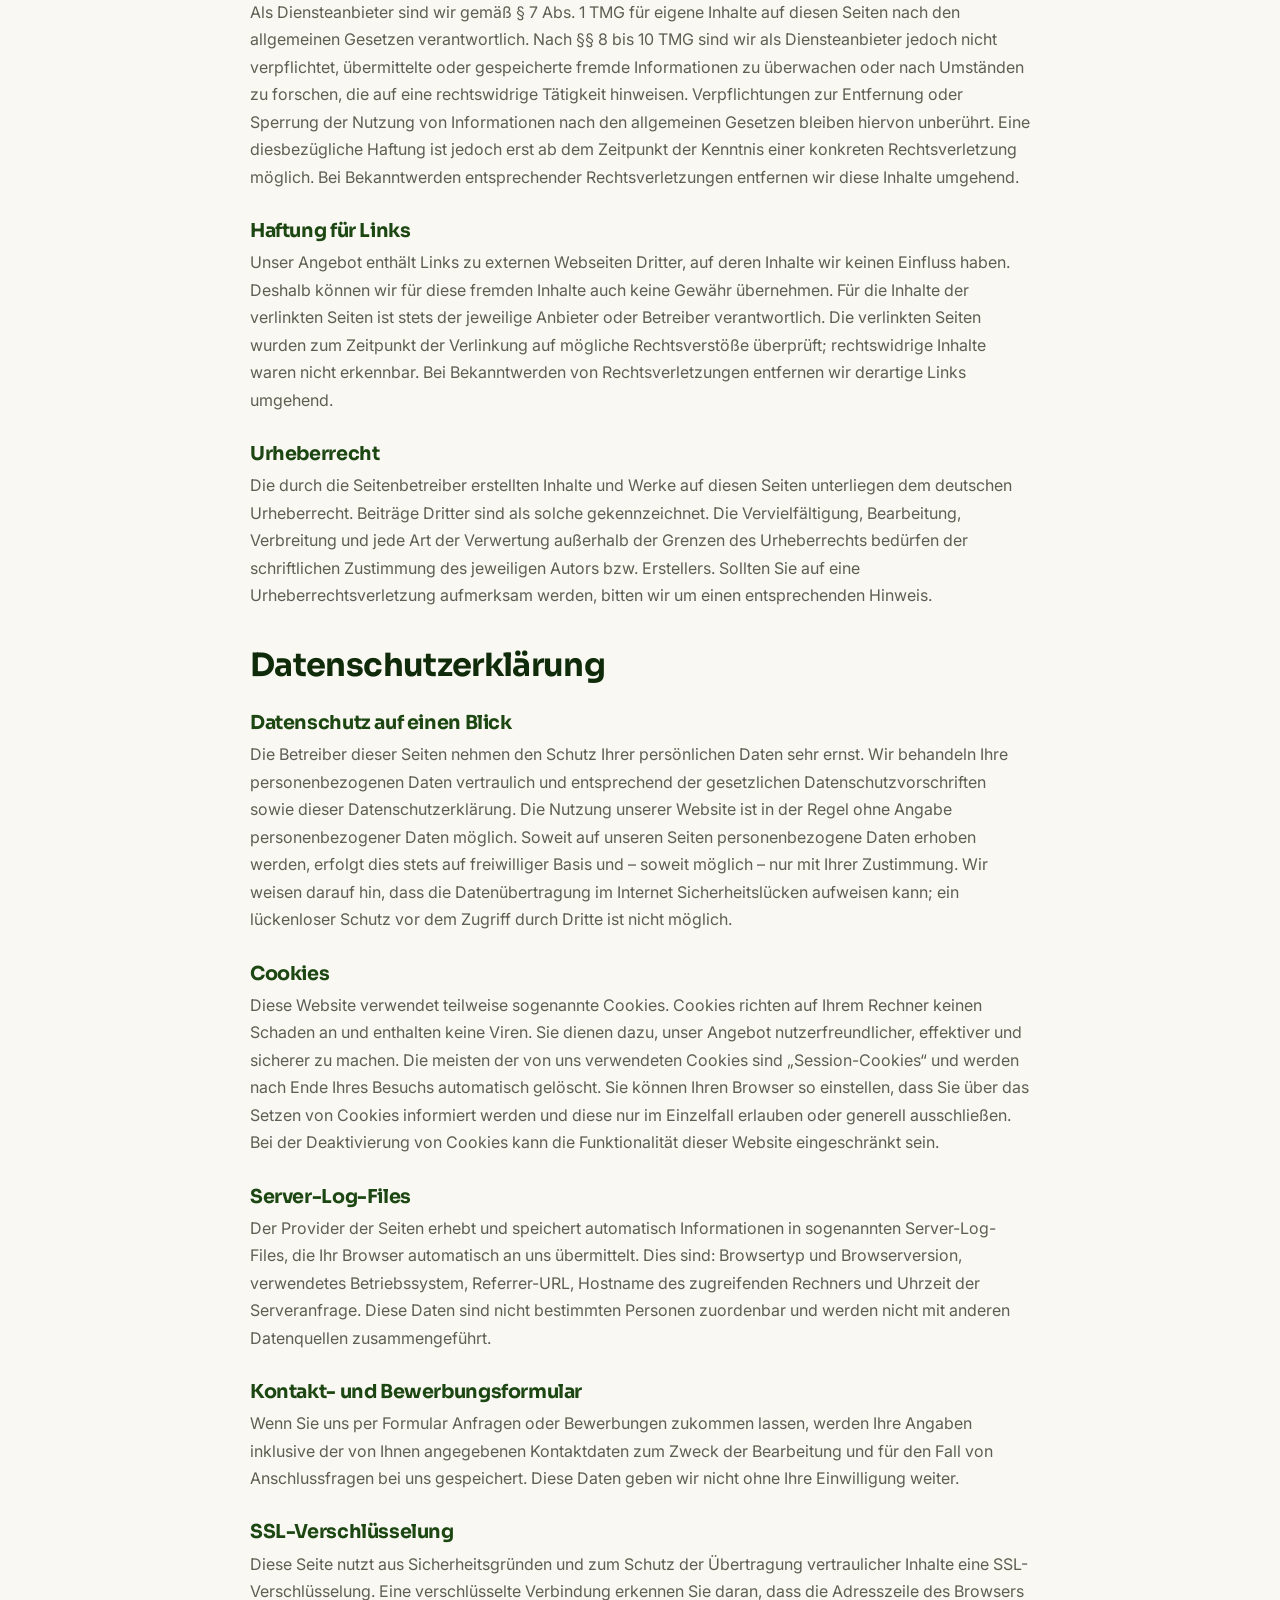
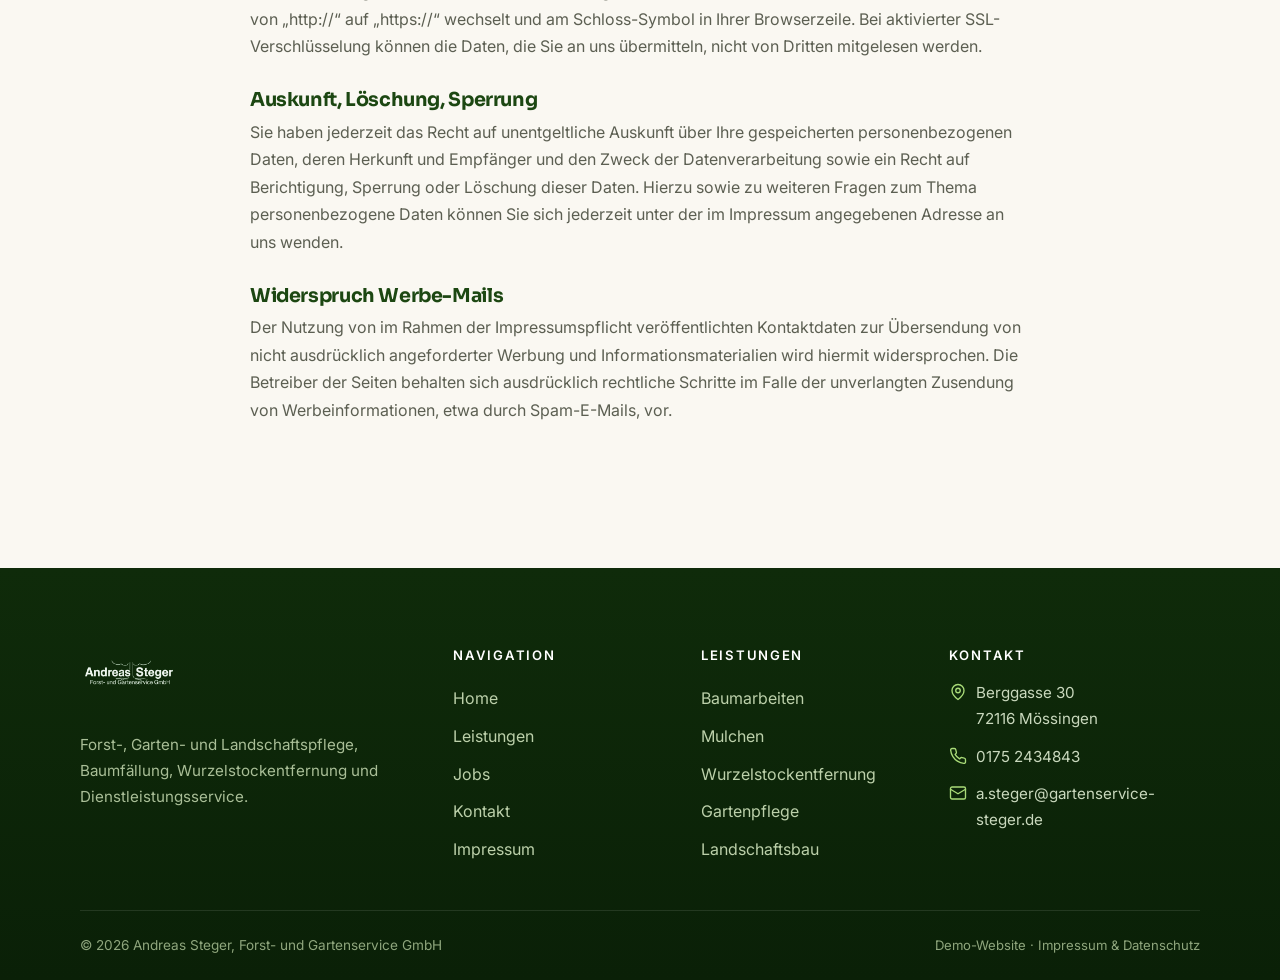
==== commit 3c616f6b: "Rework contact form into inquiry form (Web3Forms), nav & jobs tweaks - Kontakt: replace generic cont" ====
--- a/impressum.html
+++ b/impressum.html
@@ -23,11 +23,10 @@
       <a href="leistungen.html">Leistungen</a>
       <a href="jobs.html">Jobs</a>
       <a href="kontakt.html">Kontakt</a>
-      <a href="impressum.html" class="active">Impressum</a>
-      <div class="nav__cta"><a class="btn btn--light" href="kontakt.html">Beratung anfragen</a></div>
+      <div class="nav__cta"><a class="btn btn--light" href="kontakt.html">Anfrage stellen</a></div>
     </nav>
     <div class="header__cta">
-      <a class="btn btn--light" href="kontakt.html">Beratung anfragen</a>
+      <a class="btn btn--light" href="kontakt.html">Anfrage stellen</a>
       <button class="nav-toggle" aria-label="Menü öffnen" aria-expanded="false">
         <svg class="burger" viewBox="0 0 24 24" fill="none" stroke="currentColor" stroke-width="2" stroke-linecap="round"><path d="M4 7h16M4 12h16M4 17h16"/></svg>
         <svg class="x" viewBox="0 0 24 24" fill="none" stroke="currentColor" stroke-width="2" stroke-linecap="round"><path d="M6 6l12 12M18 6L6 18"/></svg>
--- a/assets/css/style.css
+++ b/assets/css/style.css
@@ -312,6 +312,10 @@
 .form__ok{display:none;background:#eef7e6;border:1px solid var(--leaf);color:var(--forest-800);
   border-radius:12px;padding:1rem 1.2rem;font-weight:500;margin-bottom:1.2rem;align-items:center;gap:.6rem}
 .form__ok.show{display:flex}
+.form__err{display:none;background:#fbecea;border:1px solid #e0a99e;color:#a5382a;
+  border-radius:12px;padding:1rem 1.2rem;font-weight:500;margin-bottom:1.2rem;align-items:center;gap:.6rem}
+.form__err.show{display:flex}
+.hp{position:absolute!important;left:-9999px!important;width:1px;height:1px;opacity:0}
 .filedrop{border:1.5px dashed var(--line);border-radius:12px;padding:1.1rem;background:var(--sand-2);
   display:flex;align-items:center;gap:.8rem;color:var(--muted);font-size:.92rem;cursor:pointer;transition:.25s}
 .filedrop:hover{border-color:var(--forest-500);color:var(--forest-800)}
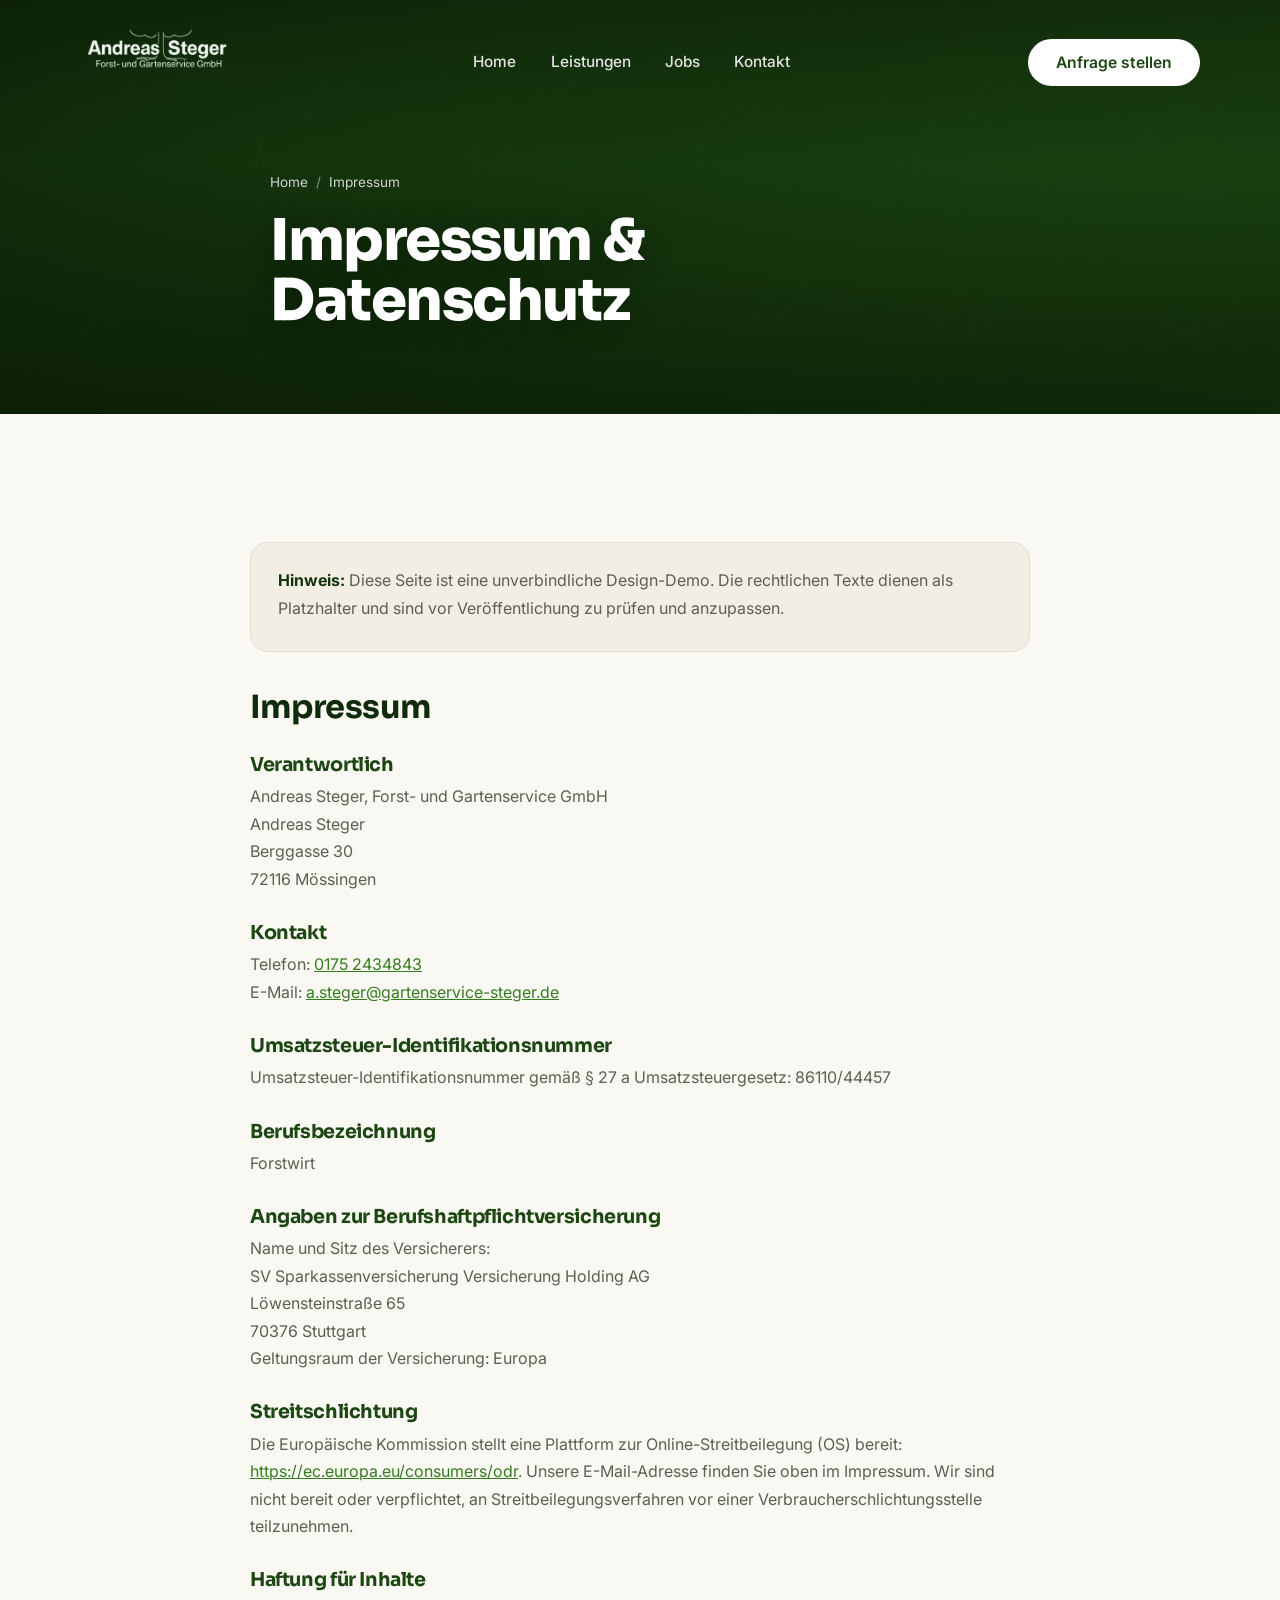
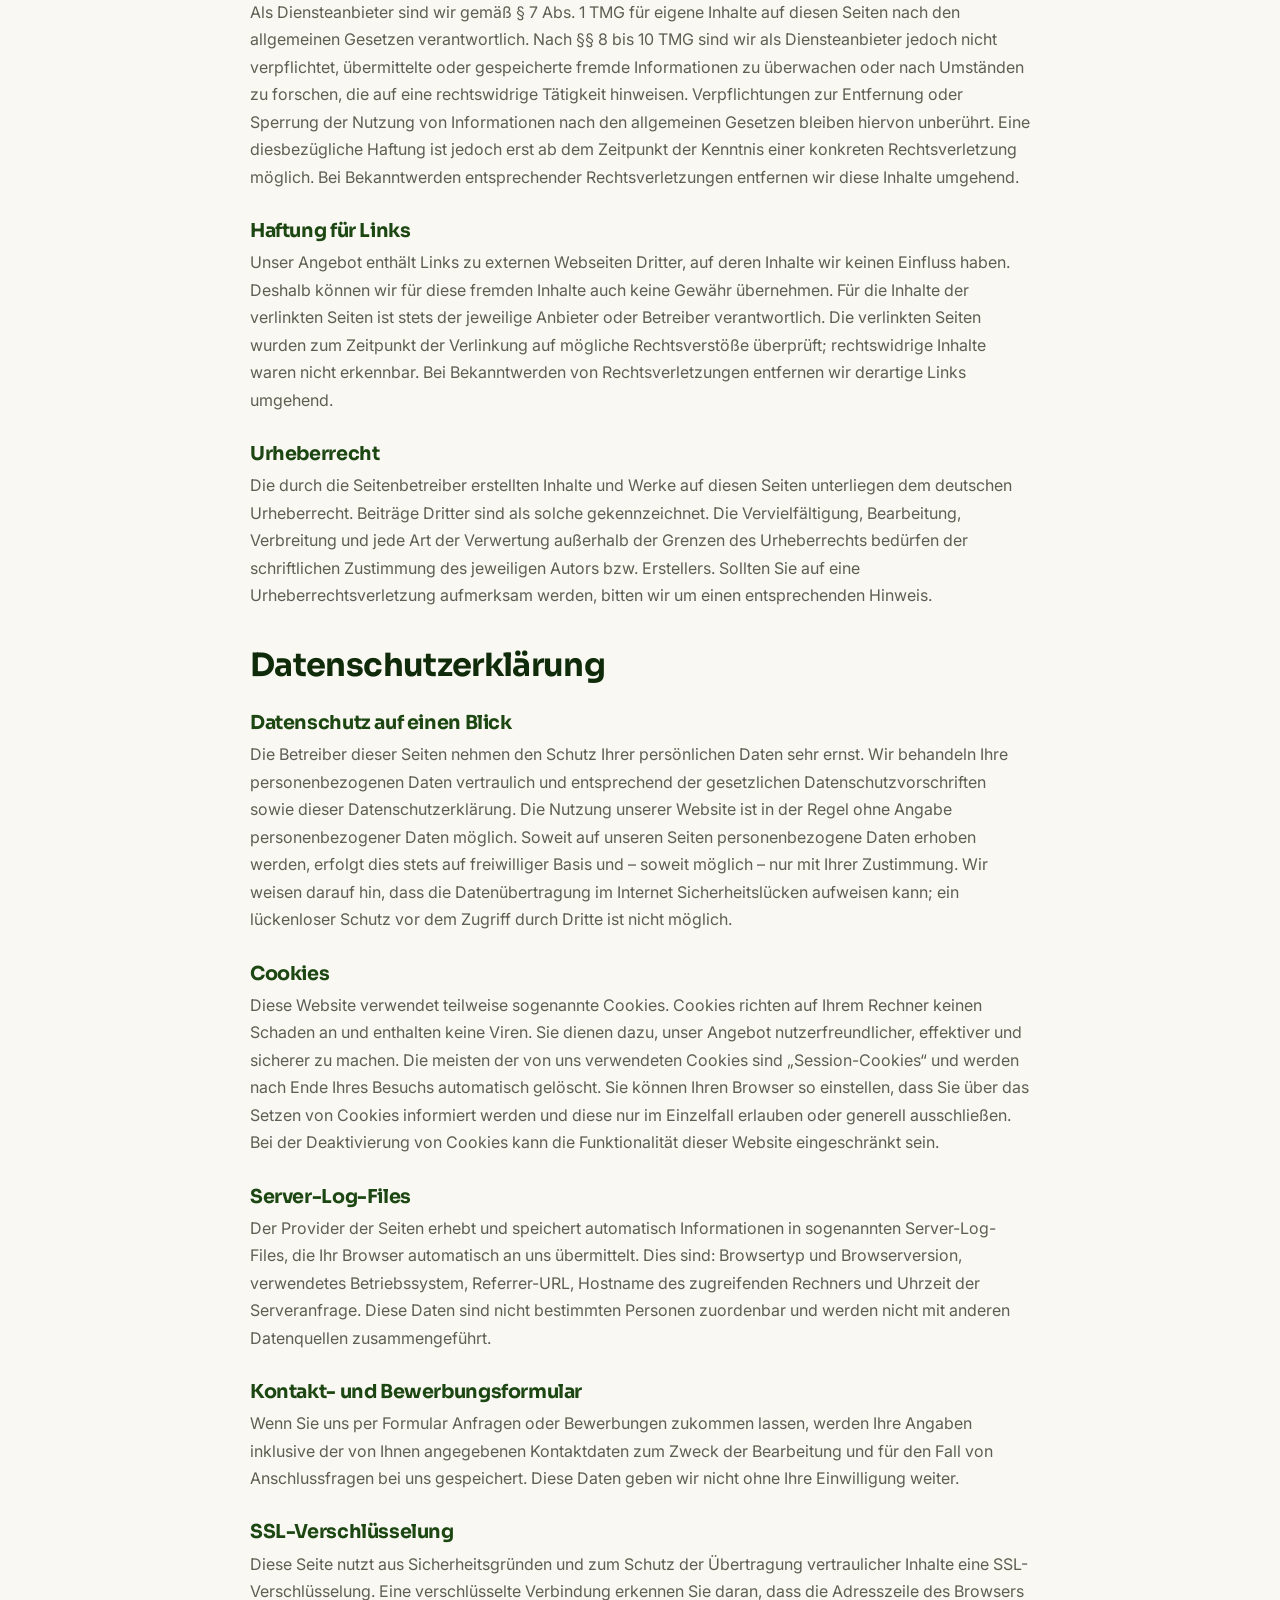
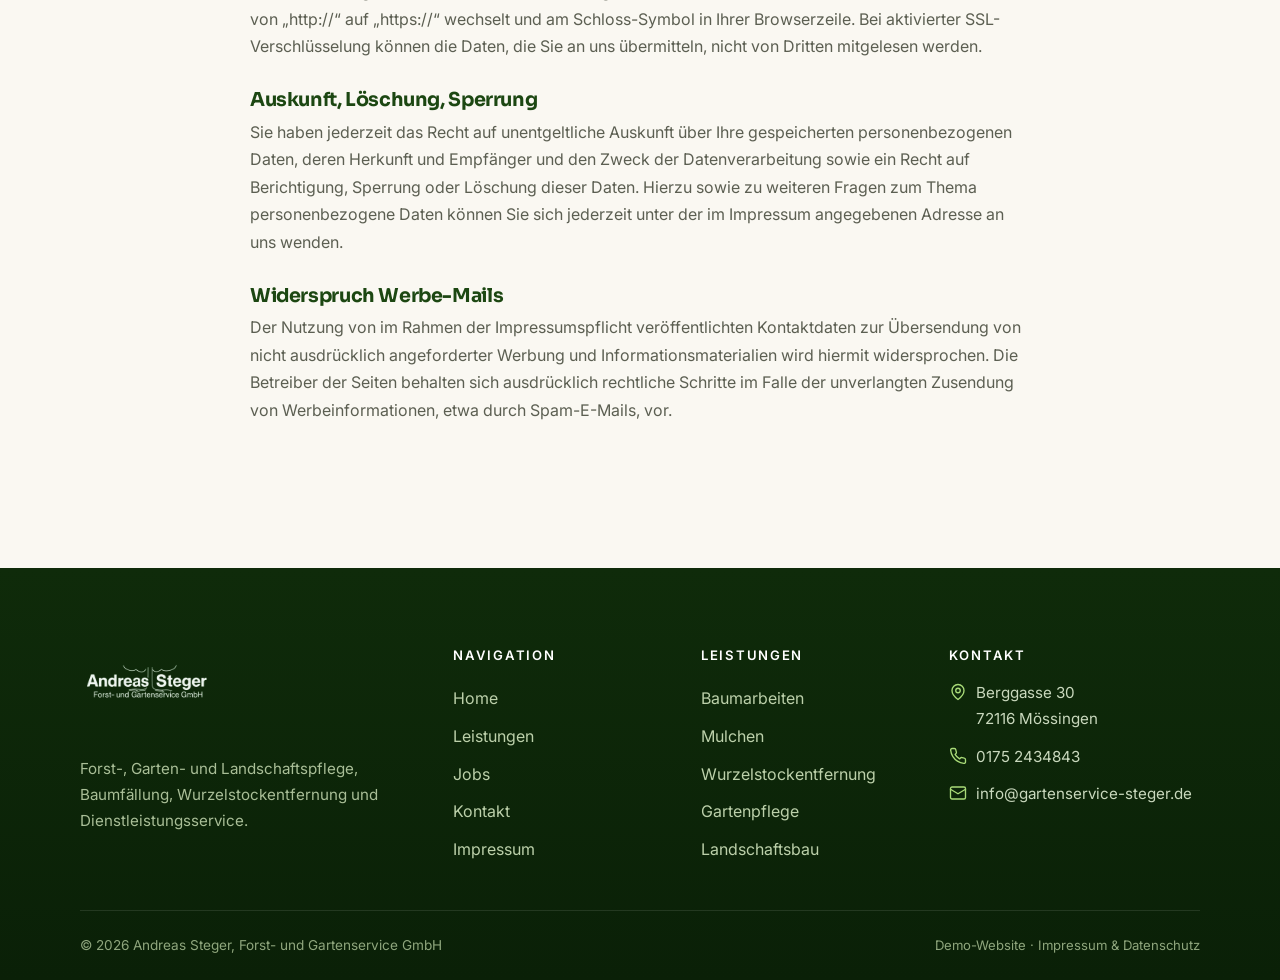
==== commit 7e77f0a6: "Footer email to info@, add Landschaftsgärtner-Meister, larger logo - Footer contact e-mail now info@" ====
--- a/impressum.html
+++ b/impressum.html
@@ -157,7 +157,7 @@
         <h4>Kontakt</h4>
         <div><svg viewBox="0 0 24 24" fill="none" stroke="currentColor" stroke-width="1.8" stroke-linecap="round" stroke-linejoin="round"><path d="M20 10c0 6-8 12-8 12s-8-6-8-12a8 8 0 0 1 16 0Z"/><circle cx="12" cy="10" r="3"/></svg><span>Berggasse 30<br>72116 Mössingen</span></div>
         <div><svg viewBox="0 0 24 24" fill="none" stroke="currentColor" stroke-width="1.8" stroke-linecap="round" stroke-linejoin="round"><path d="M22 16.9v3a2 2 0 0 1-2.2 2 19.8 19.8 0 0 1-8.6-3 19.5 19.5 0 0 1-6-6 19.8 19.8 0 0 1-3-8.7A2 2 0 0 1 4.1 2h3a2 2 0 0 1 2 1.7c.1 1 .4 2 .7 2.9a2 2 0 0 1-.5 2.1L8.1 9.9a16 16 0 0 0 6 6l1.2-1.2a2 2 0 0 1 2.1-.5c.9.3 1.9.6 2.9.7a2 2 0 0 1 1.7 2Z"/></svg><a href="tel:+491752434843">0175 2434843</a></div>
-        <div><svg viewBox="0 0 24 24" fill="none" stroke="currentColor" stroke-width="1.8" stroke-linecap="round" stroke-linejoin="round"><rect x="2" y="4" width="20" height="16" rx="2"/><path d="m22 7-10 6L2 7"/></svg><a href="mailto:a.steger@gartenservice-steger.de">a.steger@gartenservice-steger.de</a></div>
+        <div><svg viewBox="0 0 24 24" fill="none" stroke="currentColor" stroke-width="1.8" stroke-linecap="round" stroke-linejoin="round"><rect x="2" y="4" width="20" height="16" rx="2"/><path d="m22 7-10 6L2 7"/></svg><a href="mailto:info@gartenservice-steger.de">info@gartenservice-steger.de</a></div>
       </div>
     </div>
     <div class="footer__bar">
--- a/assets/css/style.css
+++ b/assets/css/style.css
@@ -105,9 +105,9 @@
   border-bottom-color:rgba(255,255,255,.08);box-shadow:0 10px 30px -18px rgba(0,0,0,.6)}
 
 .brand{display:flex;align-items:center;gap:.7rem;color:#fff;flex-shrink:0}
-.brand__logo{height:74px;width:auto;display:block}
-.footer .brand__logo{height:66px;margin-bottom:0}
-@media(max-width:520px){.brand__logo{height:56px}}
+.brand__logo{height:104px;width:auto;display:block}
+.footer .brand__logo{height:90px;margin-bottom:0}
+@media(max-width:520px){.brand__logo{height:70px}}
 .brand__mark{width:42px;height:42px;color:var(--lime);flex-shrink:0;transition:.3s var(--ease)}
 .brand:hover .brand__mark{transform:rotate(-6deg) scale(1.05)}
 .brand__name{display:flex;flex-direction:column;line-height:1}
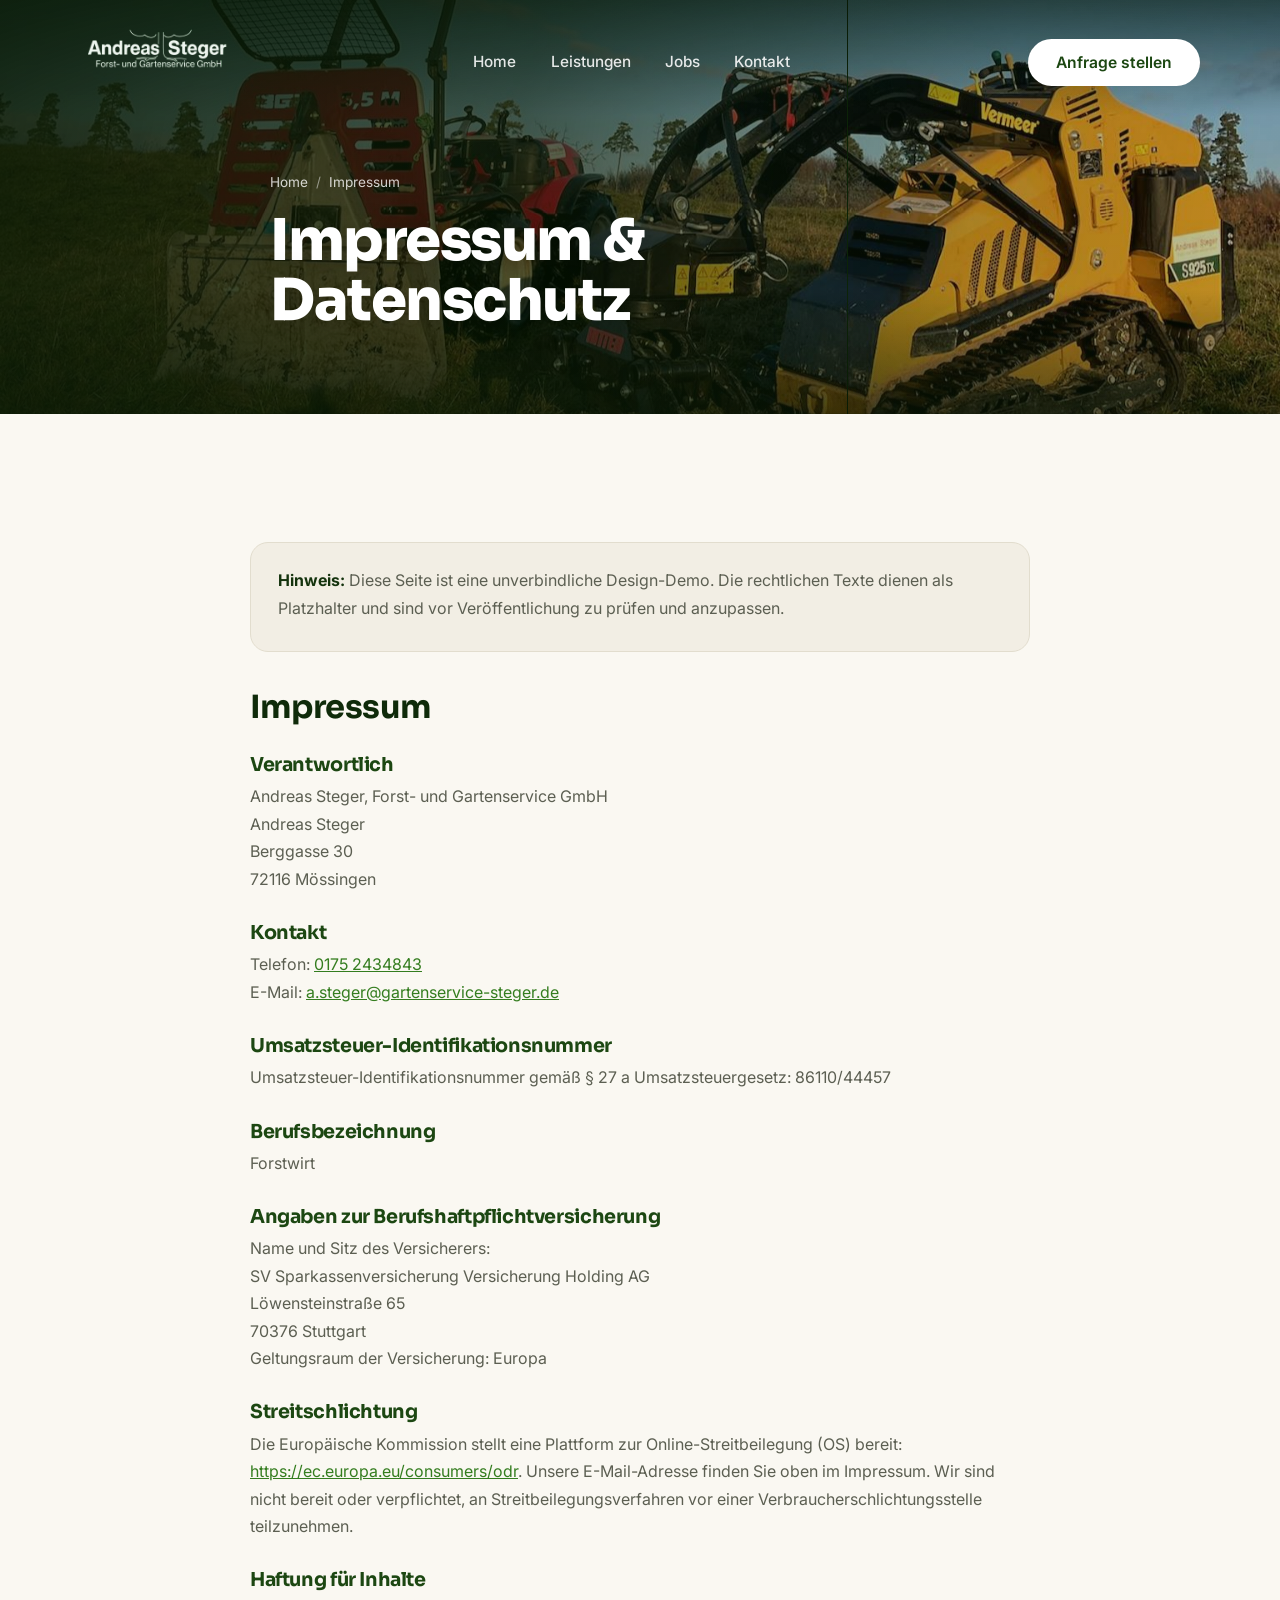
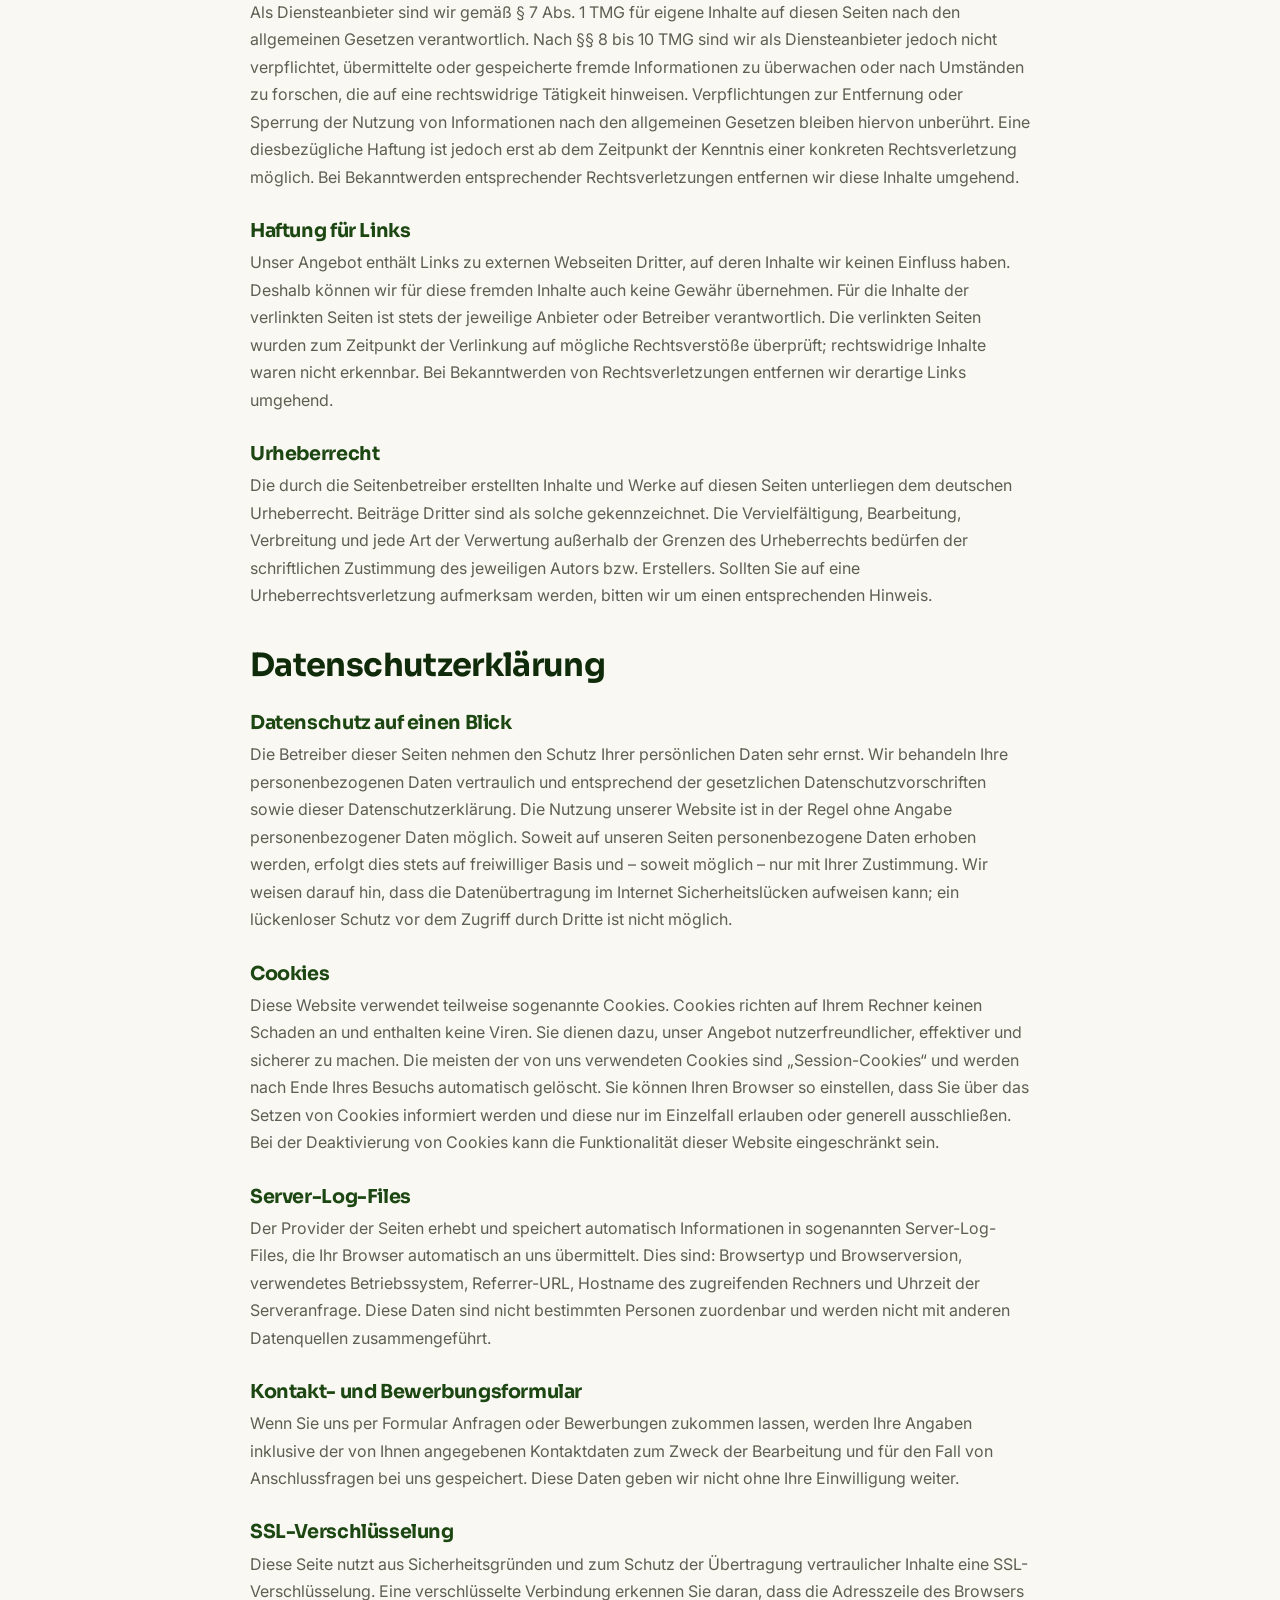
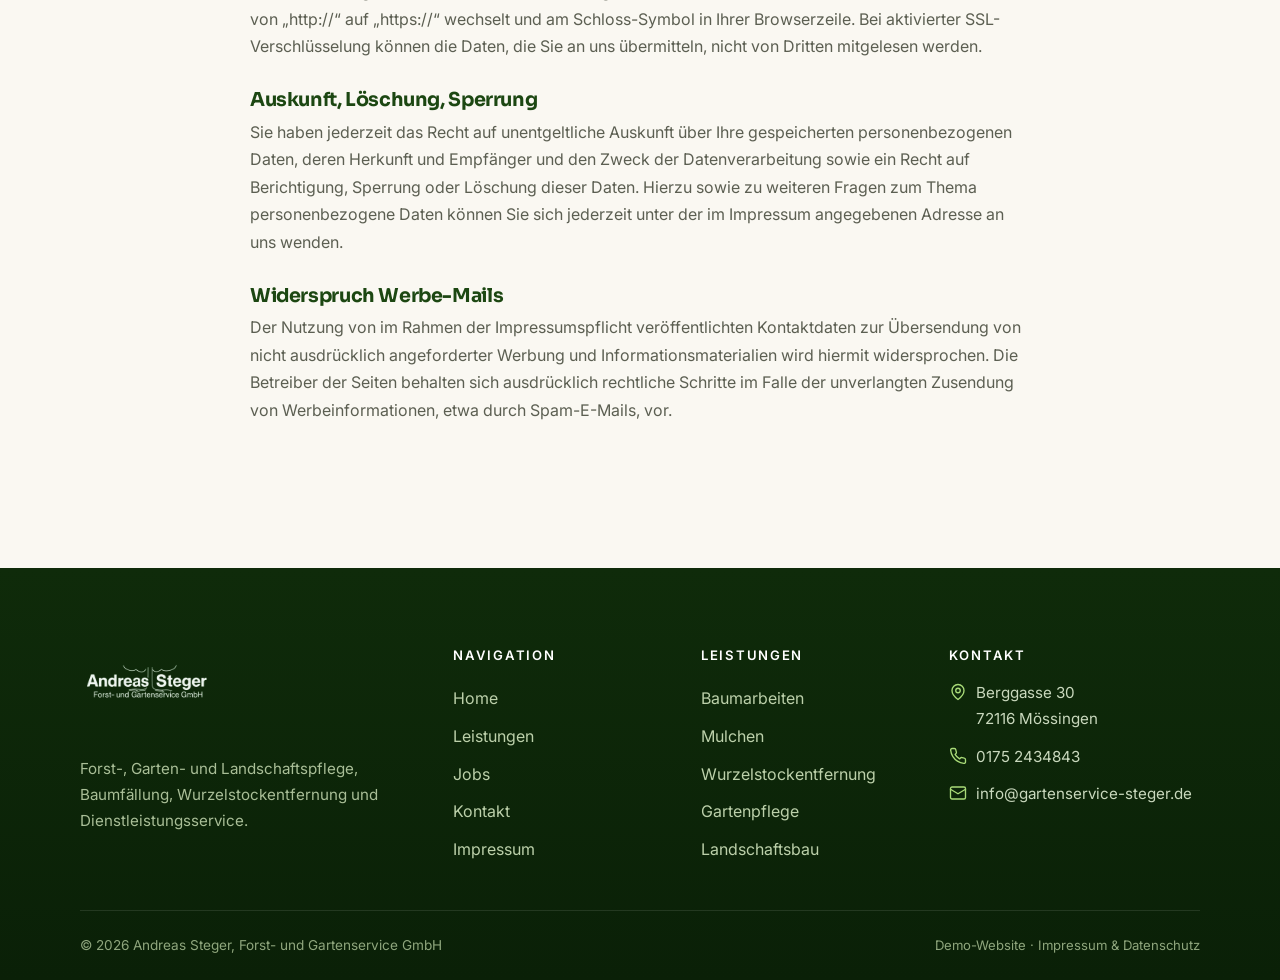
==== commit f0c8da2d: "Photo redesign: hero images, every section matched to fitting photos - Home: cross-fading hero slide" ====
--- a/impressum.html
+++ b/impressum.html
@@ -38,8 +38,8 @@
 <main id="main">
 
 <!-- HERO -->
-<section class="hero hero--sub" style="min-height:min(46vh,420px)">
-  <div class="hero__bg"></div>
+<section class="hero hero--sub hero--photo" style="min-height:min(46vh,420px)">
+  <div class="hero__bg"><img class="hero__img" src="assets/img/photos/hero-impressum.jpg" alt="" fetchpriority="high" decoding="async"></div>
   <div class="hero__scrim"></div>
   <div class="container hero__inner" data-reveal style="padding-block:8rem 2.5rem">
     <nav class="breadcrumb"><a href="index.html">Home</a><span>/</span> Impressum</nav>
--- a/assets/css/style.css
+++ b/assets/css/style.css
@@ -158,6 +158,10 @@
 .media__tag{position:absolute;top:.9rem;left:.9rem;z-index:3;font-size:.68rem;font-weight:600;letter-spacing:.1em;
   text-transform:uppercase;color:rgba(255,255,255,.82);background:rgba(255,255,255,.16);
   backdrop-filter:blur(4px);padding:.32rem .6rem;border-radius:100px}
+.media__img{position:absolute;inset:0;width:100%;height:100%;object-fit:cover;z-index:2;display:block}
+.media--photo{background:#0a1f07}
+.media--photo::before{display:none}
+.media--photo .media__label{z-index:3}
 .media--leaf{background:linear-gradient(150deg,var(--forest-500),var(--forest-800))}
 .media--bark{background:linear-gradient(150deg,var(--bark-2),var(--bark))}
 .media--sky{background:linear-gradient(150deg,#5c9dc4,#2f6a94 55%,var(--forest-800))}
@@ -278,12 +282,16 @@
 .parklist li svg{width:22px;height:22px;color:var(--lime);flex-shrink:0}
 
 /* ---------- Gallery / Referenzen ---------- */
-.gallery{display:grid;grid-template-columns:repeat(4,1fr);grid-auto-rows:150px;gap:14px}
-.gallery .g{border-radius:var(--radius-sm)}
-.gallery .g.tall{grid-row:span 2}
-.gallery .g.wide{grid-column:span 2}
-@media(max-width:900px){.gallery{grid-template-columns:repeat(2,1fr)}}
-@media(max-width:520px){.gallery{grid-template-columns:1fr;grid-auto-rows:190px}.gallery .g.wide{grid-column:span 1}}
+.gallery{display:grid;grid-template-columns:repeat(3,1fr);gap:clamp(16px,1.8vw,24px)}
+.gallery .g{aspect-ratio:4/3;border-radius:var(--radius);transition:transform .4s var(--ease),box-shadow .4s var(--ease)}
+.gallery .g:hover{transform:translateY(-6px);box-shadow:var(--shadow-lg)}
+.gallery .media__label{opacity:0;transform:translateY(10px);transition:opacity .4s var(--ease),transform .4s var(--ease)}
+.gallery .g:hover .media__label{opacity:1;transform:none}
+@media(max-width:820px){.gallery{grid-template-columns:repeat(2,1fr)}}
+@media(max-width:480px){.gallery{grid-template-columns:1fr}}
+/* subtle zoom on photo tiles */
+.media--photo .media__img{transition:transform .6s var(--ease)}
+.gallery .g:hover .media__img,.tile:hover .media__img,.scard:hover .media__img{transform:scale(1.06)}
 
 /* ---------- CTA band ---------- */
 .cta-band{position:relative;overflow:hidden;border-radius:var(--radius-lg);
@@ -384,3 +392,100 @@
 .badge-row{display:flex;flex-wrap:wrap;gap:1.4rem 2.2rem;align-items:center}
 .trust{display:flex;align-items:center;gap:.6rem;color:var(--muted);font-weight:500;font-size:.95rem}
 .trust svg{width:22px;height:22px;color:var(--forest-500)}
+
+/* =========================================================
+   Photo system – full-bleed heroes, slideshow, photo bands
+   ========================================================= */
+/* header: logo shrinks once the page is scrolled */
+.brand__logo{transition:height .35s var(--ease)}
+.header.scrolled .brand__logo{height:68px}
+@media(max-width:520px){.header.scrolled .brand__logo{height:54px}}
+.subnav{top:88px}
+@media(max-width:520px){.subnav{top:74px}}
+.anchor{scroll-margin-top:160px}
+
+/* hero with photograph */
+.hero__inner{padding-block:10.5rem 4.5rem}
+.hero--sub{min-height:min(70vh,620px)}
+.hero--sub .hero__inner{padding-block:10rem 3.5rem}
+.hero--photo .hero__bg{background:var(--forest-950);overflow:hidden}
+.hero--photo .hero__bg::after{display:none}
+.hero__img{position:absolute;inset:0;width:100%;height:100%;object-fit:cover;display:block}
+.hero--photo .hero__img{animation:heroZoom 16s ease-out both}
+@keyframes heroZoom{from{transform:scale(1.1)}to{transform:scale(1)}}
+.hero--photo .hero__scrim{background:
+  linear-gradient(100deg,rgba(9,26,5,.9) 0%,rgba(9,26,5,.7) 40%,rgba(9,26,5,.32) 75%,rgba(9,26,5,.22) 100%),
+  linear-gradient(180deg,rgba(6,18,3,.62) 0%,rgba(6,18,3,0) 28%,rgba(6,18,3,0) 70%,rgba(6,18,3,.55) 100%)}
+
+/* home: cross-fading slideshow with slow zoom */
+.hero__slides .hero__img{opacity:0;animation:heroSlide 28s infinite}
+.hero__slides .hero__img:nth-child(1){animation-delay:-1.5s}
+.hero__slides .hero__img:nth-child(2){animation-delay:5.5s}
+.hero__slides .hero__img:nth-child(3){animation-delay:12.5s}
+.hero__slides .hero__img:nth-child(4){animation-delay:19.5s}
+@keyframes heroSlide{0%{opacity:0;transform:scale(1.1)}5%{opacity:1}25%{opacity:1}30%{opacity:0;transform:scale(1)}100%{opacity:0;transform:scale(1)}}
+.hero__dots{position:absolute;z-index:2;bottom:2rem;right:max(20px,calc((100vw - var(--container))/2 + 40px));display:flex;gap:.5rem}
+.hero__dots span{position:relative;width:38px;height:3px;border-radius:3px;background:rgba(255,255,255,.28);overflow:hidden}
+.hero__dots span::after{content:"";position:absolute;inset:0;background:var(--lime);transform:scaleX(0);transform-origin:left;animation:heroDot 28s infinite linear}
+.hero__dots span:nth-child(1)::after{animation-delay:-1.5s}
+.hero__dots span:nth-child(2)::after{animation-delay:5.5s}
+.hero__dots span:nth-child(3)::after{animation-delay:12.5s}
+.hero__dots span:nth-child(4)::after{animation-delay:19.5s}
+@keyframes heroDot{0%{transform:scaleX(0)}25%{transform:scaleX(1)}25.1%,100%{transform:scaleX(0)}}
+@media(max-width:600px){.hero__dots{right:auto;left:clamp(20px,5vw,40px);bottom:1.4rem}}
+
+/* CTA band with photo */
+.cta-band--photo{background:var(--forest-900)}
+.cta-band__img{position:absolute;inset:0;width:100%;height:100%;object-fit:cover;z-index:-3;transition:transform 1.4s var(--ease)}
+.cta-band__shade{position:absolute;inset:0;z-index:-2;
+  background:linear-gradient(115deg,rgba(13,38,7,.94) 0%,rgba(22,62,13,.82) 50%,rgba(39,98,24,.55) 100%)}
+.cta-band--photo:hover .cta-band__img{transform:scale(1.04)}
+.cta-band--photo::after{opacity:.25}
+
+/* full-width section with photo background */
+.section--photo{isolation:isolate;overflow:hidden}
+.section__bg{position:absolute;inset:0;width:100%;height:100%;object-fit:cover;z-index:-2}
+.section__shade{position:absolute;inset:0;z-index:-1;
+  background:linear-gradient(180deg,rgba(11,33,6,.95) 0%,rgba(15,43,9,.86) 50%,rgba(11,33,6,.95) 100%)}
+
+/* Fuhrpark: machine photo grid */
+.machines{display:grid;grid-template-columns:repeat(3,1fr);gap:clamp(16px,2vw,26px);margin-top:clamp(8px,1vw,12px)}
+@media(max-width:860px){.machines{grid-template-columns:repeat(2,1fr)}}
+@media(max-width:520px){.machines{grid-template-columns:1fr}}
+.machine{aspect-ratio:4/3;margin:0;box-shadow:0 26px 50px -26px rgba(0,0,0,.75)}
+.machine .media__label{display:flex;align-items:center;gap:.55rem;padding:2.2rem 1.2rem 1rem;font-size:1.05rem;
+  background:linear-gradient(to top,rgba(6,20,4,.85),transparent)}
+.machine .media__label svg{width:20px;height:20px;color:var(--lime);flex-shrink:0}
+.machine:hover .media__img{transform:scale(1.06)}
+
+/* photo tiles: consistent frames */
+figure.media{margin:0}
+.tile .media{aspect-ratio:4/3}
+.tile:hover .tile__cap{color:var(--forest-600)}
+.tile__cap{transition:color .3s var(--ease)}
+
+/* additional services without photo, shown as chips */
+.extras{display:flex;flex-wrap:wrap;align-items:center;justify-content:center;gap:.6rem;margin-top:clamp(26px,3.5vw,40px)}
+.extras__label{font-weight:600;color:var(--muted);margin-right:.2rem}
+.extras .chip{display:inline-flex;align-items:center;gap:.45rem;background:#fff;font-weight:600;padding:.6rem 1.1rem}
+.extras .chip svg{width:16px;height:16px;color:var(--forest-500)}
+
+/* gallery captions always visible on touch devices */
+@media(hover:none){.gallery .media__label{opacity:1;transform:none}}
+
+@media(prefers-reduced-motion:reduce){
+  .hero--photo .hero__img,.hero__slides .hero__img{animation:none;transform:none}
+  .hero__slides .hero__img{opacity:0}
+  .hero__slides .hero__img:first-child{opacity:1}
+  .hero__dots{display:none}
+}
+
+/* card link: keep on one line, arrow at text size */
+.scard__more{white-space:nowrap}
+.scard__more svg{width:1.1em;height:1.1em;flex-shrink:0;transition:transform .3s var(--ease)}
+.scard:hover .scard__more svg{transform:translateX(4px)}
+
+/* mobile: image frames next to text must not force a minimum width */
+.split > *{min-width:0}
+@media(max-width:860px){.split__media .media{min-height:0;height:auto}}
+@media(max-width:480px){.btn{white-space:normal;text-align:center;justify-content:center;line-height:1.25}.btn--lg{padding:1rem 1.4rem}}
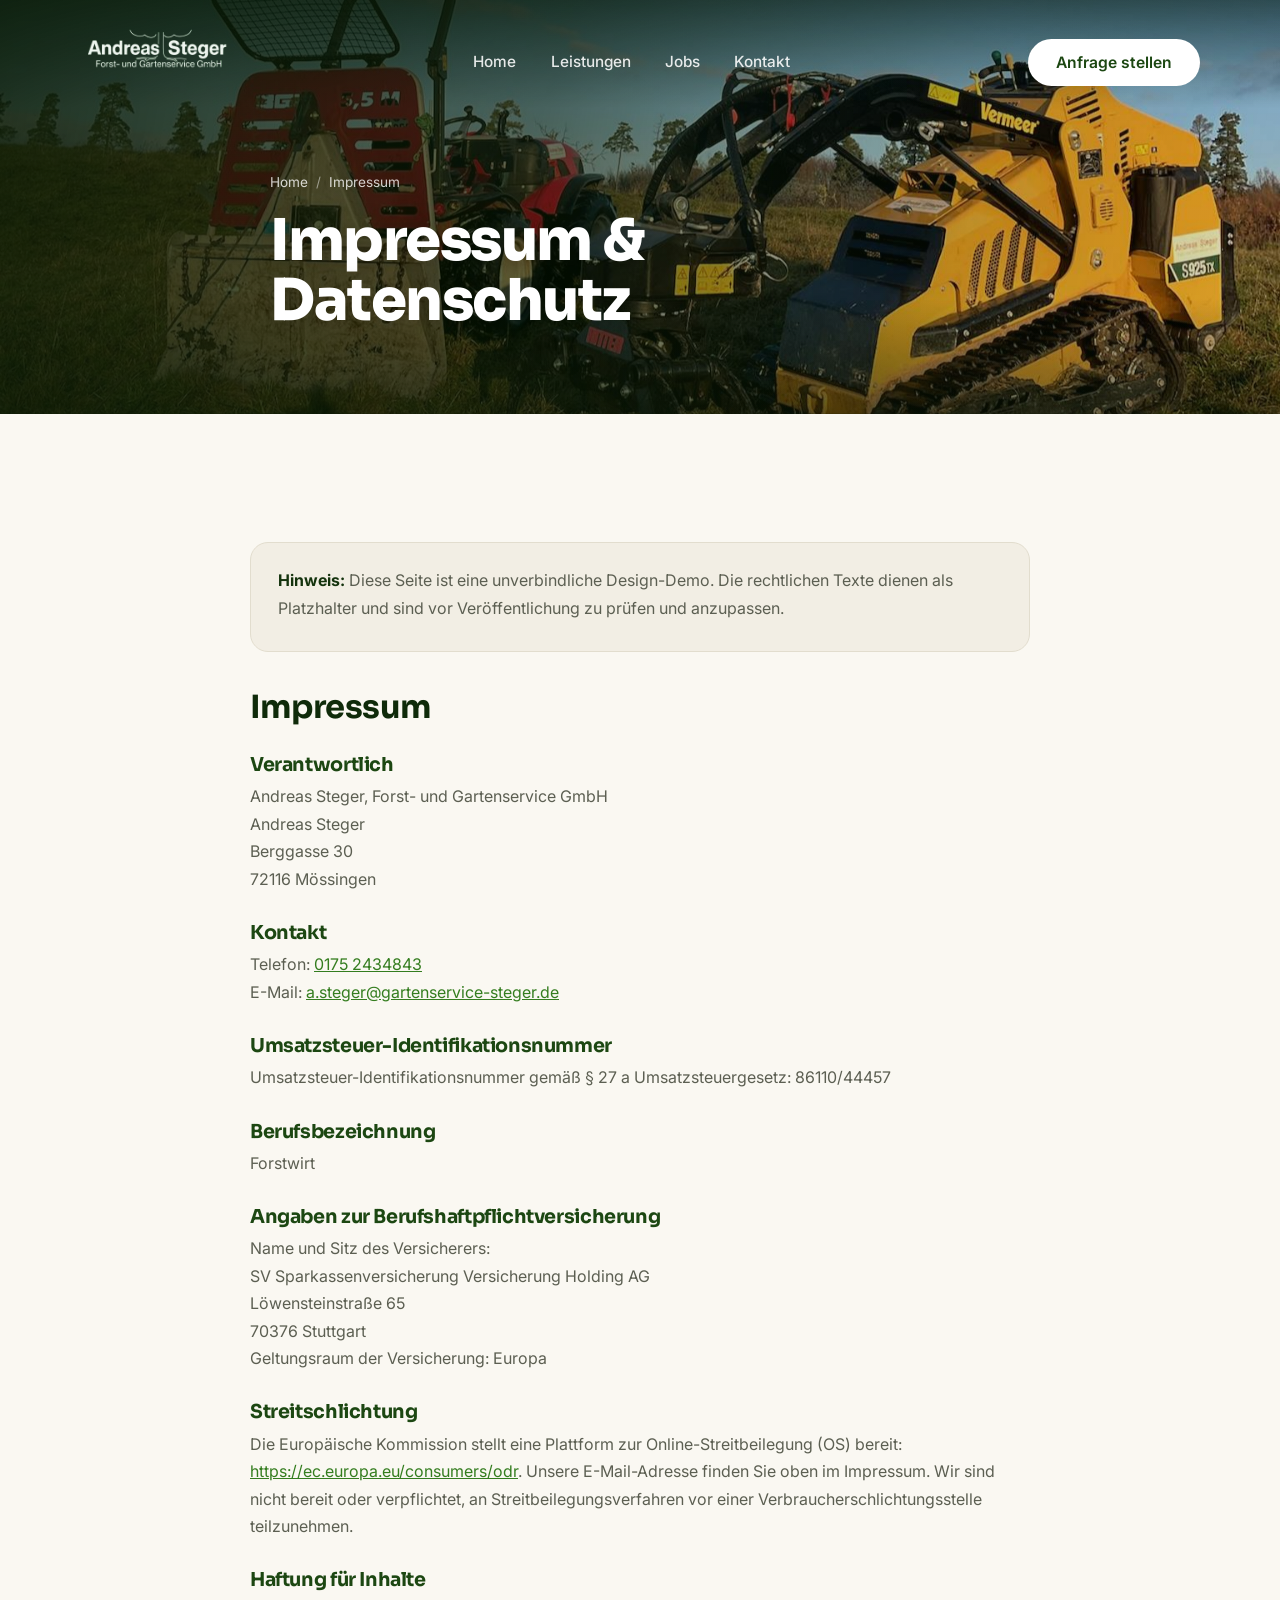
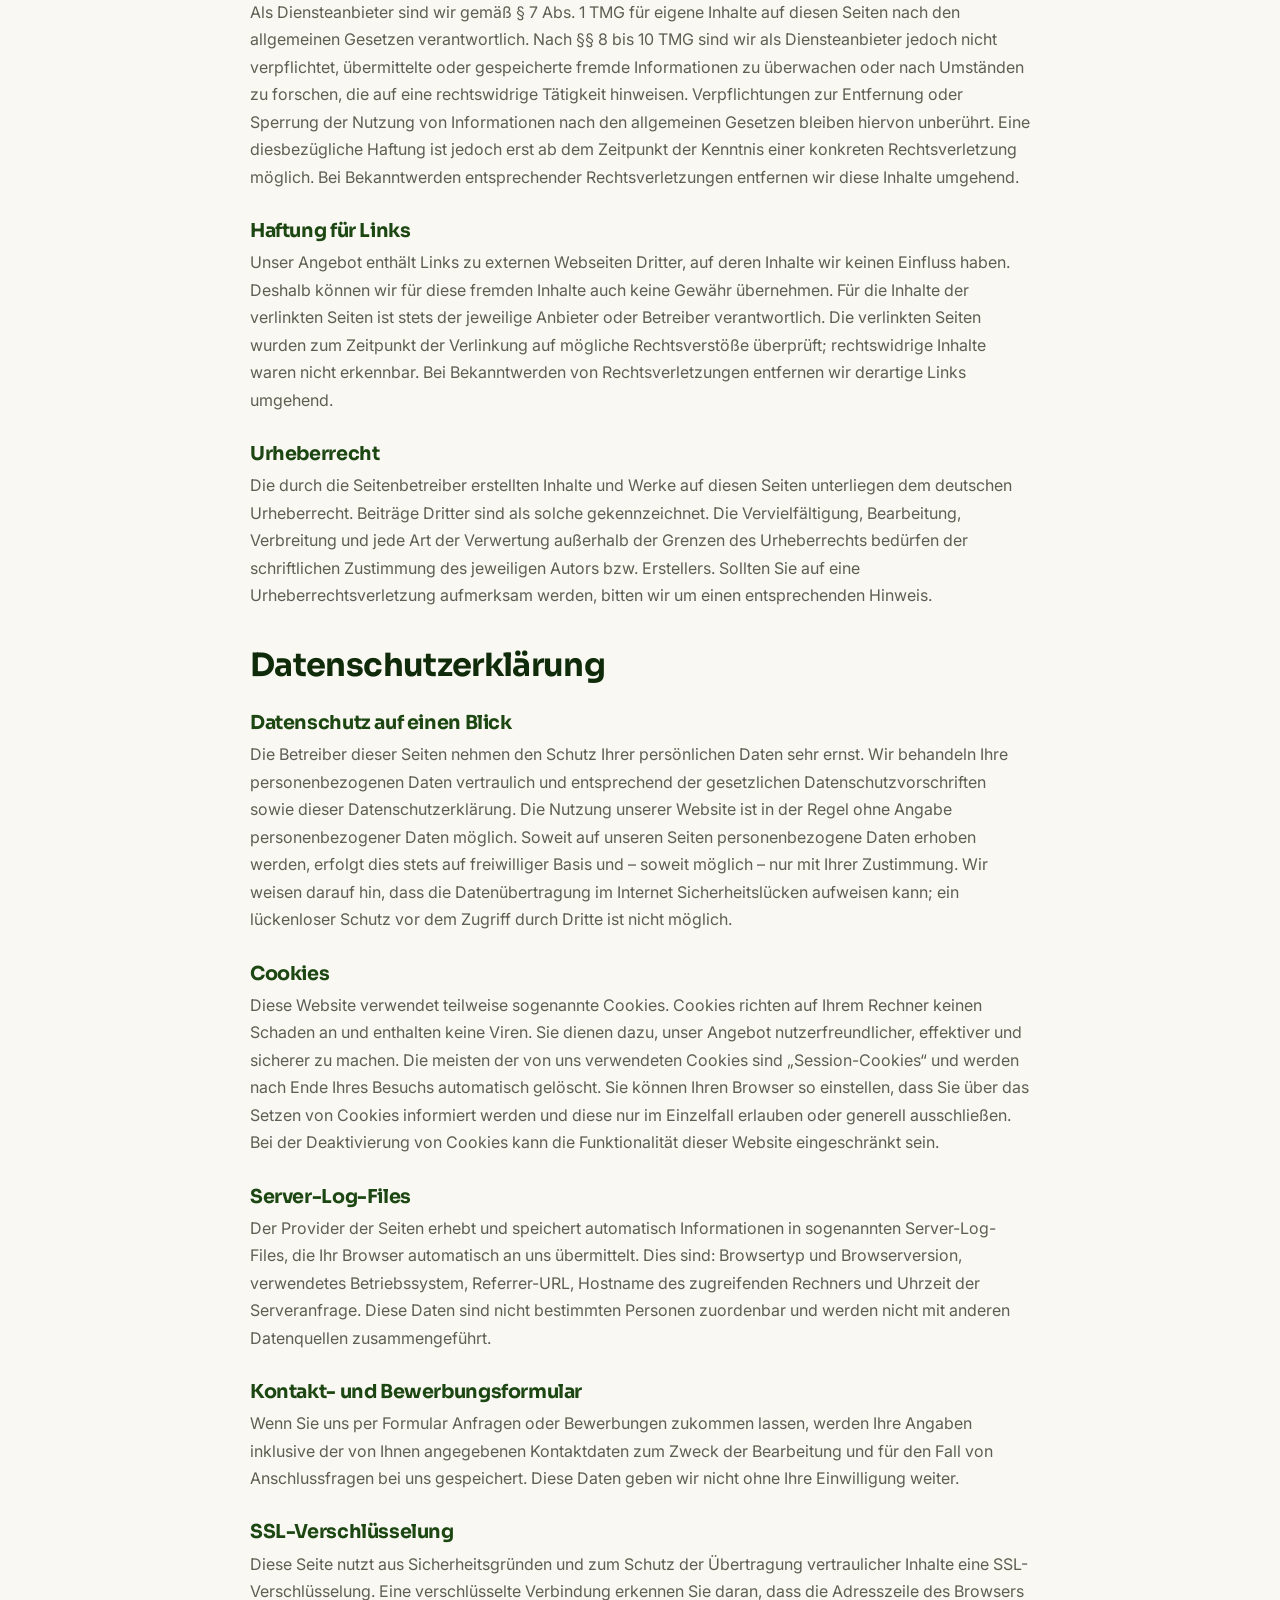
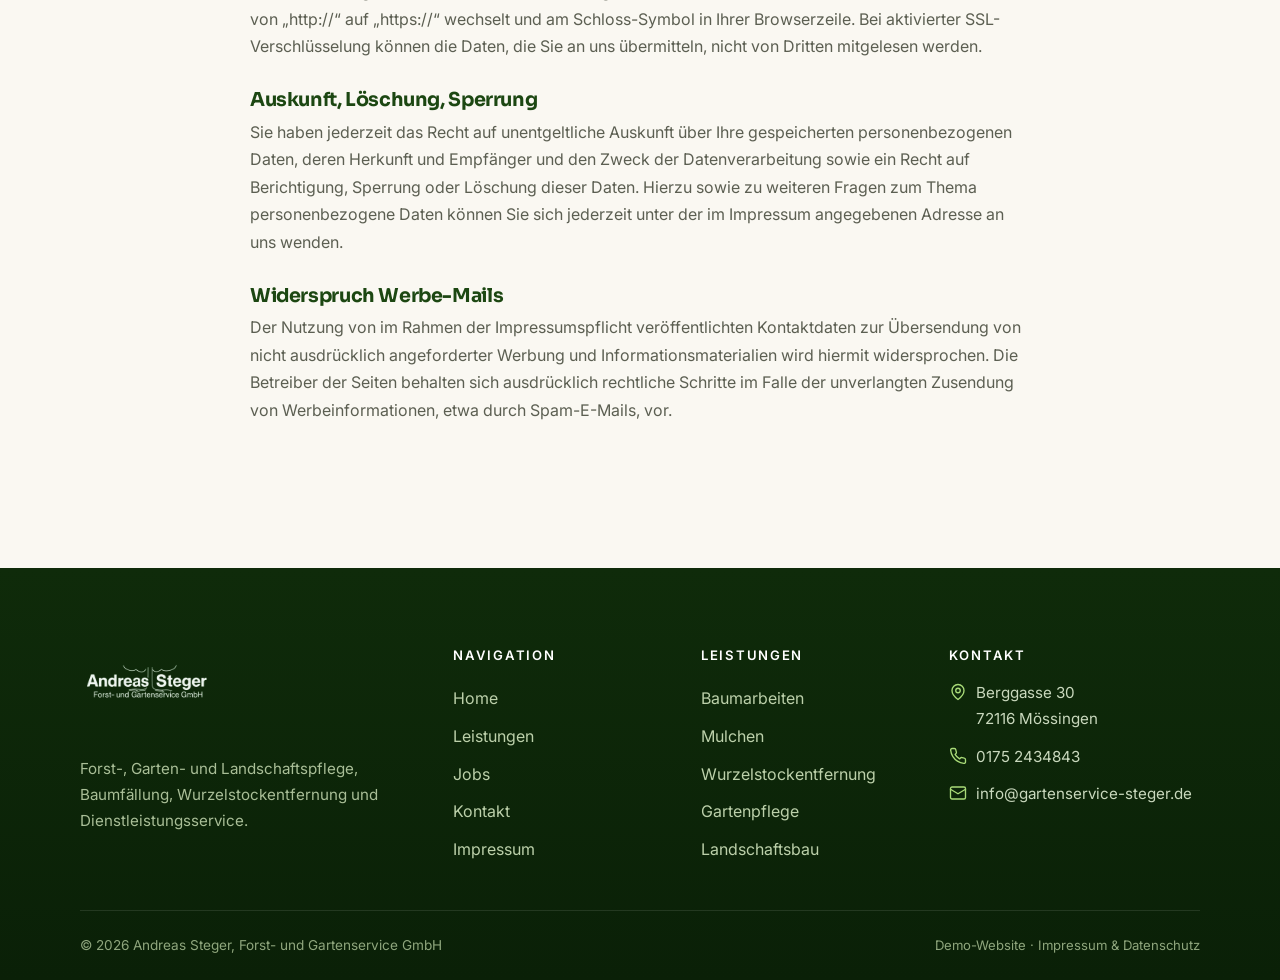
==== commit 71b0d7ee: "Leistungen: vivid header photo, lighter photo-hero shade - Header: tree surgeon in a sunlit green cr" ====
--- a/impressum.html
+++ b/impressum.html
@@ -7,7 +7,7 @@
 <meta name="description" content="Impressum und Datenschutzerklärung der Andreas Steger Forst- und Gartenservice GmbH, Berggasse 30, 72116 Mössingen.">
 <meta name="robots" content="noindex">
 <link rel="icon" href="assets/img/favicon.svg" type="image/svg+xml">
-<link rel="stylesheet" href="assets/css/style.css">
+<link rel="stylesheet" href="assets/css/style.css?v=20261013-3">
 </head>
 <body>
 <a class="skip" href="#main">Zum Inhalt springen</a>
@@ -167,7 +167,7 @@
   </div>
 </footer>
 
-<script src="assets/js/main.js"></script>
+<script src="assets/js/main.js?v=20261013-3"></script>
 <!-- WEBUNDO Analytics -->
 <script src="https://analytics.laendle-digital.com/tracker.js" data-website-id="steger_gartenservice" defer></script>
 </body>
--- a/assets/css/style.css
+++ b/assets/css/style.css
@@ -234,7 +234,7 @@
 .split{display:grid;grid-template-columns:1fr 1fr;gap:clamp(40px,5.5vw,82px);align-items:center}
 .split--reverse .split__media{order:2}
 @media(max-width:860px){.split{grid-template-columns:1fr;gap:34px}.split--reverse .split__media{order:0}}
-.split__media .media{height:100%;min-height:340px}
+.split__media .media{width:100%;height:auto;min-height:0}
 .chips{display:flex;flex-wrap:wrap;gap:.5rem;margin:.4rem 0 1.4rem}
 .chip{font-size:.85rem;font-weight:500;color:var(--forest-800);background:var(--sand);
   padding:.4rem .85rem;border-radius:100px;border:1px solid var(--line)}
@@ -489,3 +489,30 @@
 .split > *{min-width:0}
 @media(max-width:860px){.split__media .media{min-height:0;height:auto}}
 @media(max-width:480px){.btn{white-space:normal;text-align:center;justify-content:center;line-height:1.25}.btn--lg{padding:1rem 1.4rem}}
+
+/* white cards inside dark sections keep dark headings */
+.section--forest .scard h3,.section--forest .value h3{color:var(--forest-950)}
+/* photo backgrounds: explicit offsets (older browsers without `inset`) + lighter shade */
+.hero__img,.cta-band__img,.cta-band__shade,.section__bg,.section__shade,.media__img{top:0;right:0;bottom:0;left:0}
+.section__shade{background:linear-gradient(180deg,rgba(11,33,6,.9) 0%,rgba(15,43,9,.74) 50%,rgba(11,33,6,.9) 100%)}
+
+/* ---- photo tiles: one clean card (no inner shadow, equal height) ---- */
+.grid > .tile{display:flex;flex-direction:column;height:100%;background:#fff;
+  border:1px solid var(--line);box-shadow:0 1px 2px rgba(20,40,12,.04)}
+.tile .media{box-shadow:none;border-radius:0}
+.tile__cap{flex:1;display:flex;align-items:center;justify-content:center;border:0;
+  min-height:3.6rem;padding:.9rem 1rem;line-height:1.35;font-size:1rem}
+.tile:hover{border-color:transparent}
+/* service / step cards: same clean frame */
+.scard .media{box-shadow:none}
+.grid > .scard{height:100%}
+/* photo CTA bands: slightly stronger shade for crisp text */
+.cta-band__shade{background:linear-gradient(115deg,rgba(13,38,7,.95) 0%,rgba(22,62,13,.86) 52%,rgba(39,98,24,.66) 100%)}
+
+/* consistent spacing between section headings and the following text */
+h2.h2 + p, h3.h3 + p{margin-top:1.1rem}
+
+/* photo heroes: lighter on the right so the photo shows, dark enough behind the text */
+.hero--photo .hero__scrim{background:
+  linear-gradient(100deg,rgba(9,26,5,.88) 0%,rgba(9,26,5,.62) 42%,rgba(9,26,5,.24) 74%,rgba(9,26,5,.1) 100%),
+  linear-gradient(180deg,rgba(6,18,3,.6) 0%,rgba(6,18,3,0) 26%,rgba(6,18,3,0) 72%,rgba(6,18,3,.45) 100%)}
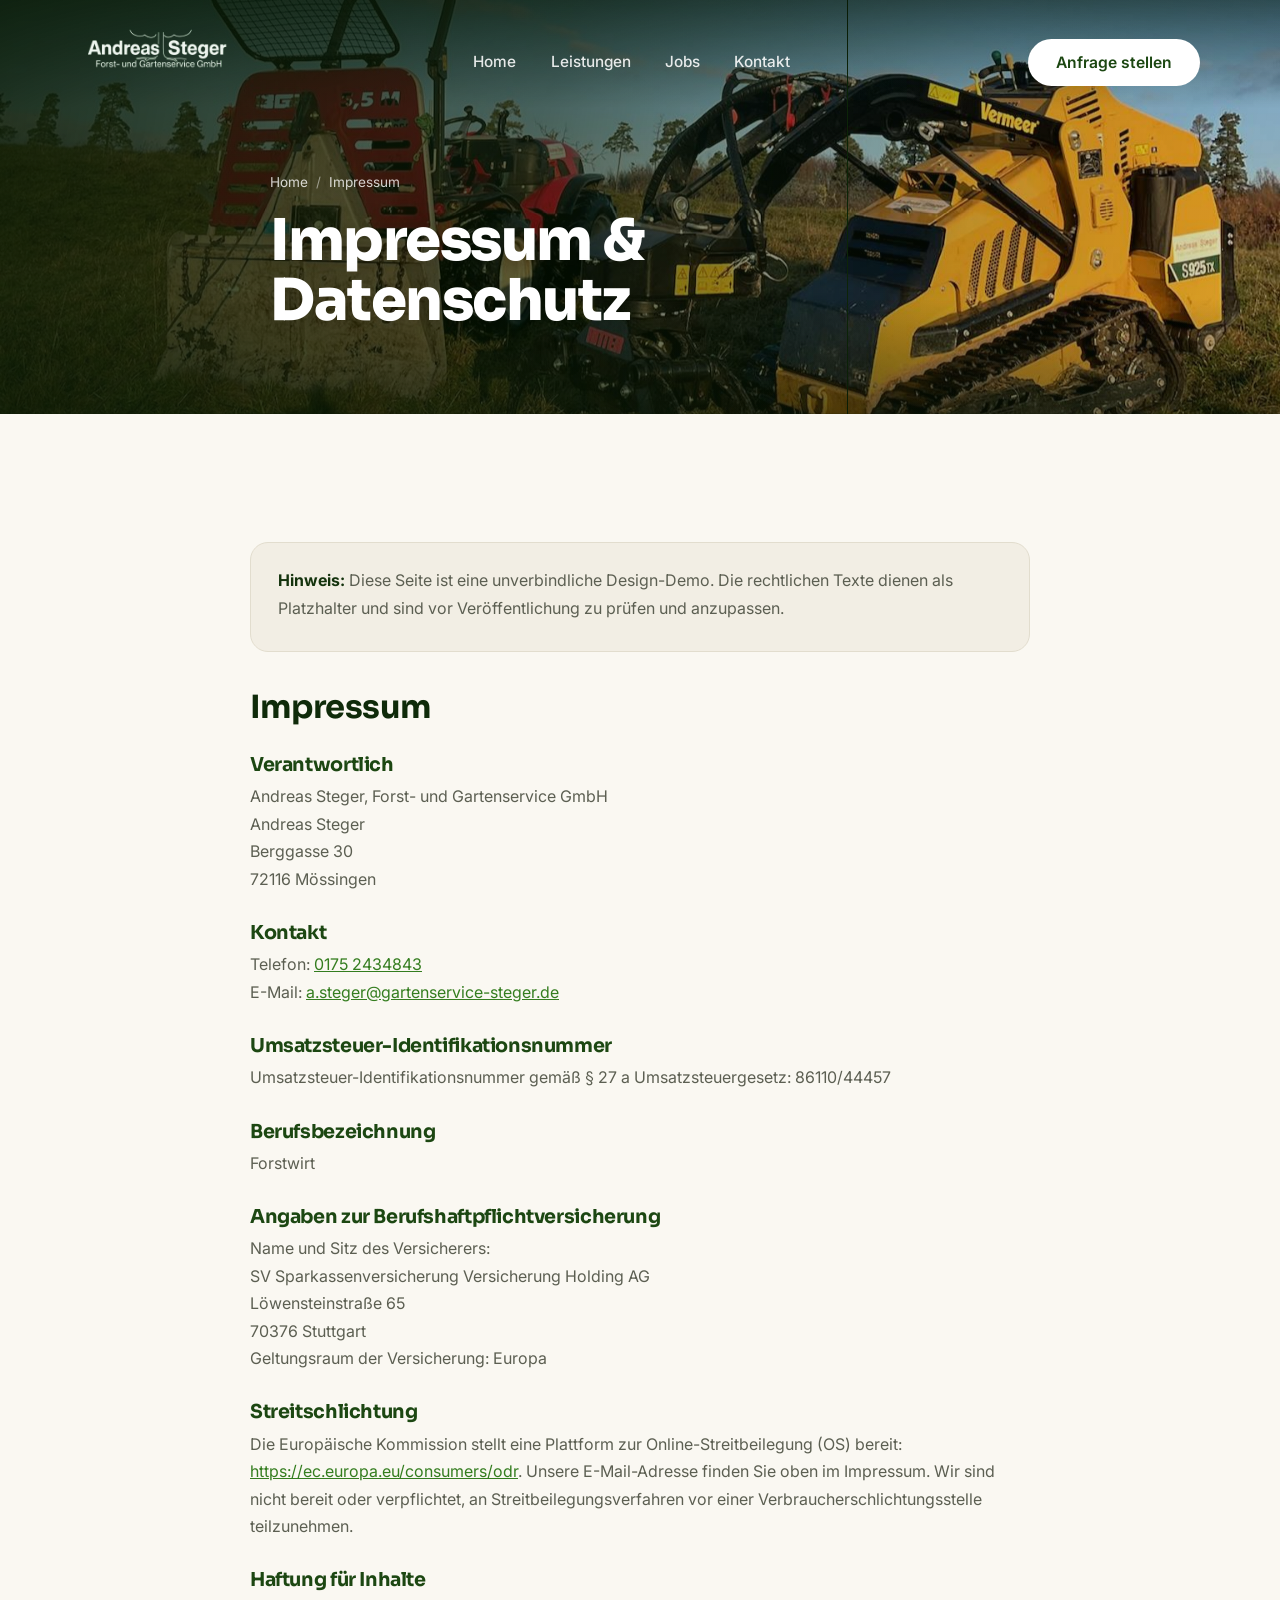
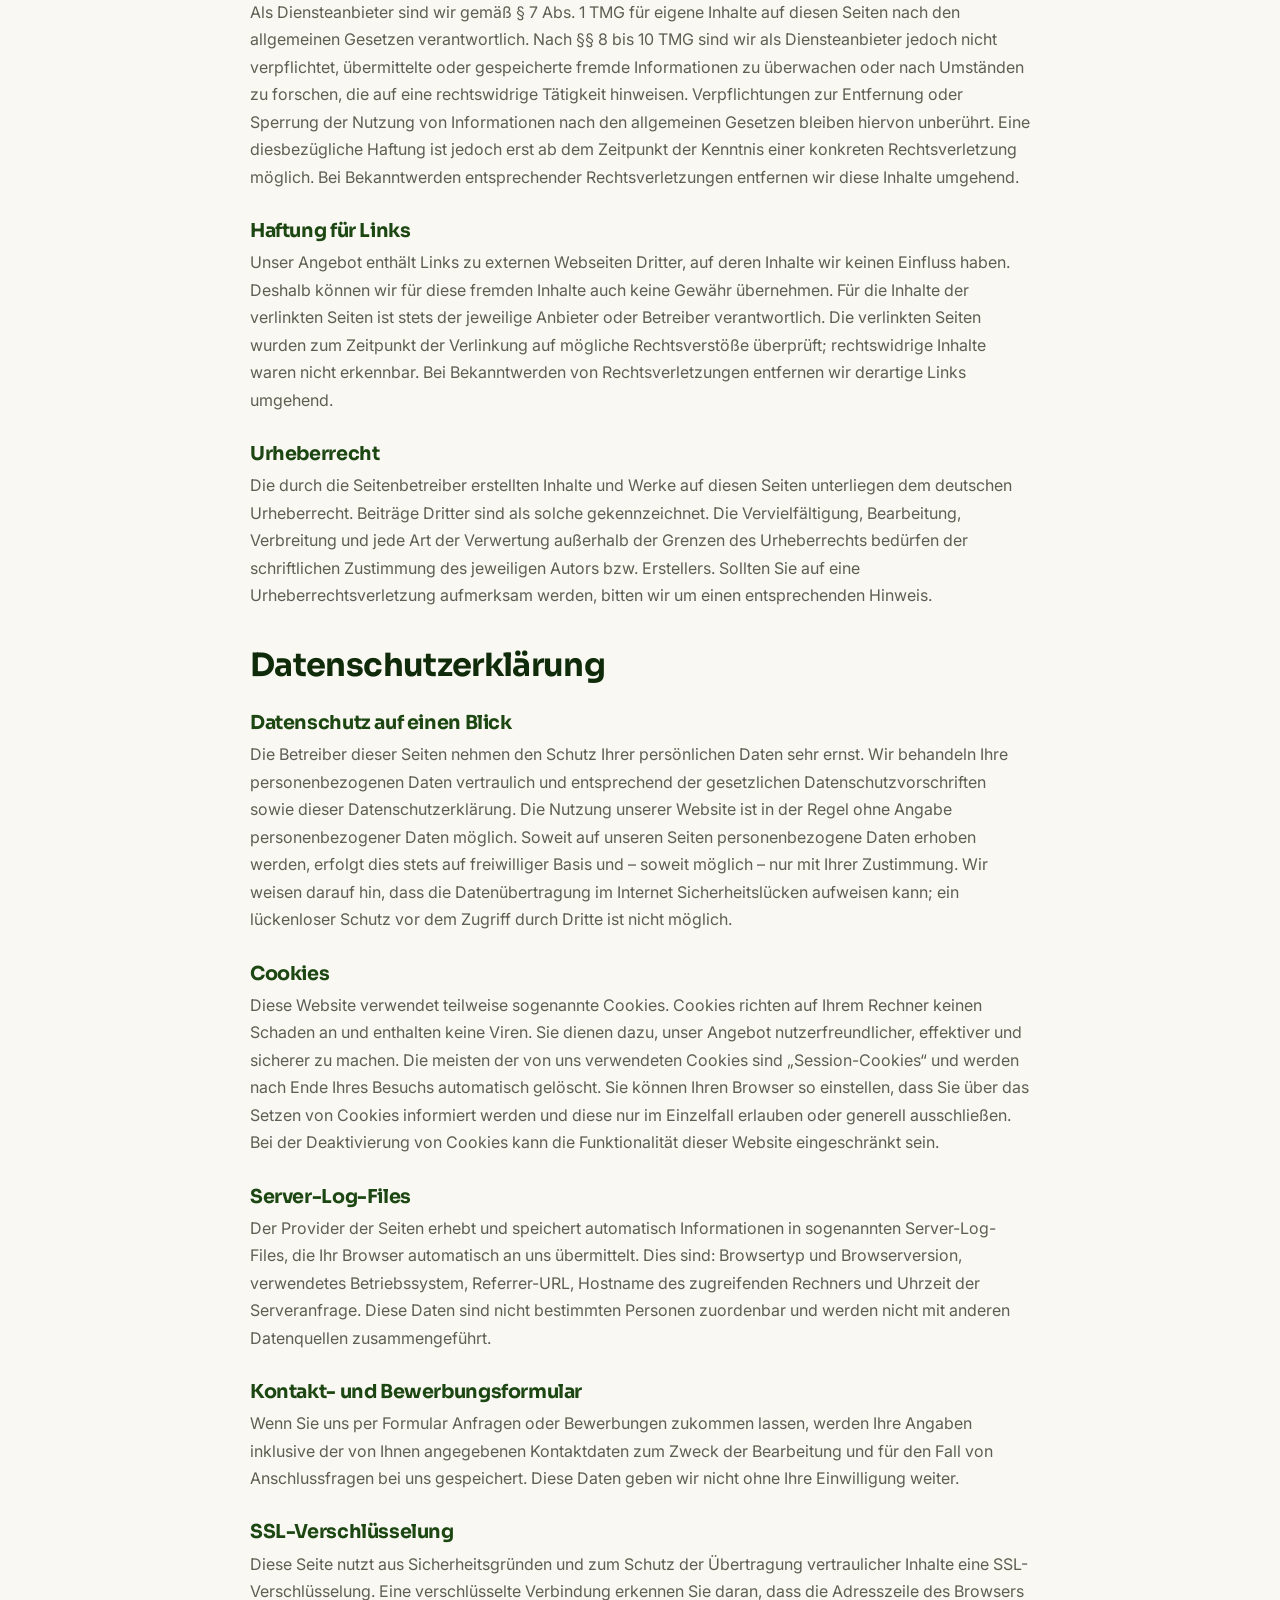
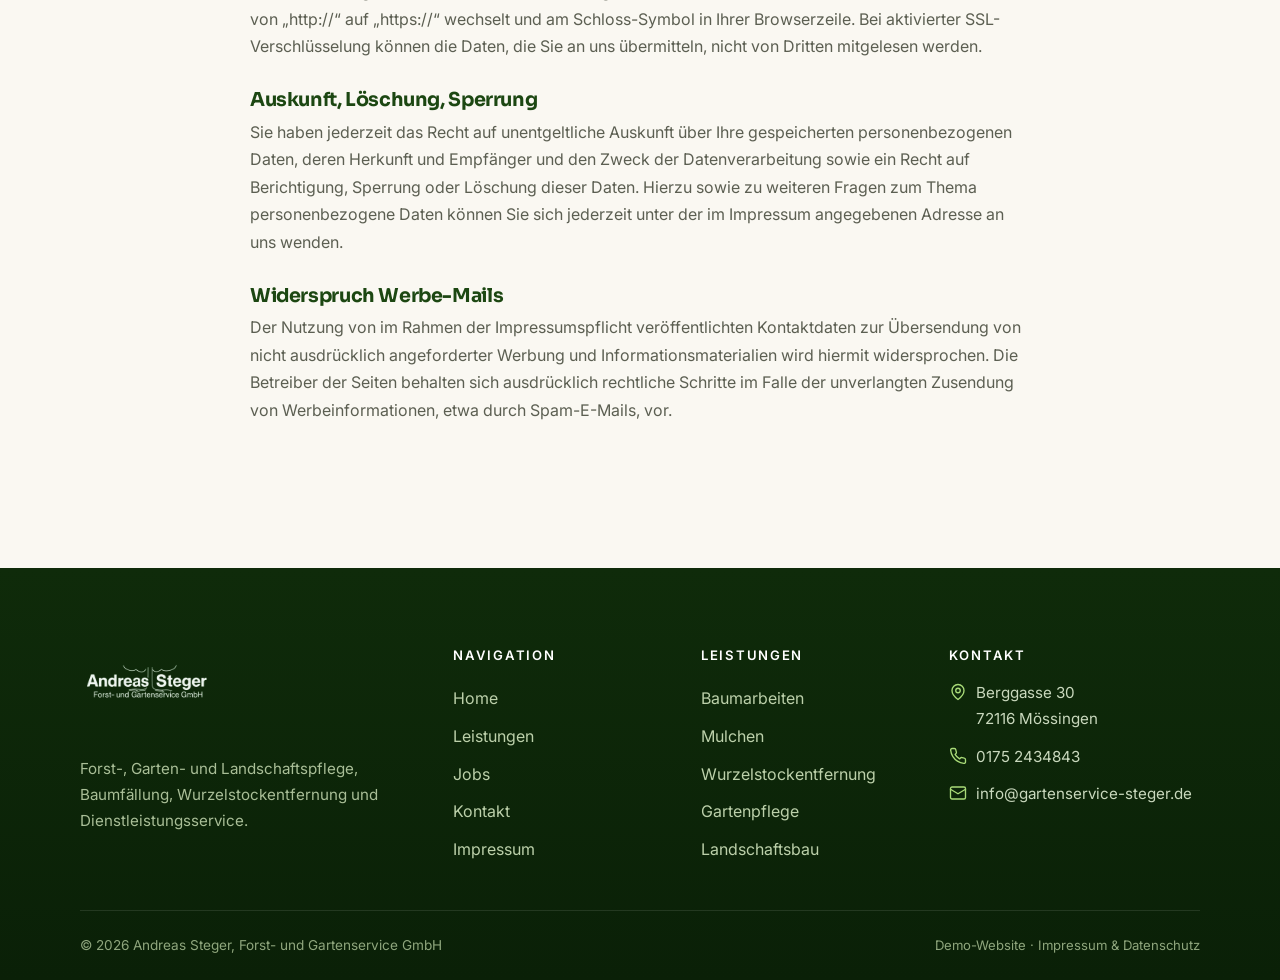
==== commit cb485be7: "Leistungen: add Vorher/Nachher labels to Wildschäden card Co-Authored-By: Claude Opus 5.5 <noreply@a" ====
--- a/impressum.html
+++ b/impressum.html
@@ -7,7 +7,7 @@
 <meta name="description" content="Impressum und Datenschutzerklärung der Andreas Steger Forst- und Gartenservice GmbH, Berggasse 30, 72116 Mössingen.">
 <meta name="robots" content="noindex">
 <link rel="icon" href="assets/img/favicon.svg" type="image/svg+xml">
-<link rel="stylesheet" href="assets/css/style.css?v=20261013-3">
+<link rel="stylesheet" href="assets/css/style.css?v=20261013-4">
 </head>
 <body>
 <a class="skip" href="#main">Zum Inhalt springen</a>
--- a/assets/css/style.css
+++ b/assets/css/style.css
@@ -158,6 +158,9 @@
 .media__tag{position:absolute;top:.9rem;left:.9rem;z-index:3;font-size:.68rem;font-weight:600;letter-spacing:.1em;
   text-transform:uppercase;color:rgba(255,255,255,.82);background:rgba(255,255,255,.16);
   backdrop-filter:blur(4px);padding:.32rem .6rem;border-radius:100px}
+/* before/after collage labels (image split at 50%) */
+.media__tag--ba{color:#fff;background:rgba(6,20,4,.5)}
+.media__tag--after{left:calc(50% + .9rem)}
 .media__img{position:absolute;inset:0;width:100%;height:100%;object-fit:cover;z-index:2;display:block}
 .media--photo{background:#0a1f07}
 .media--photo::before{display:none}
